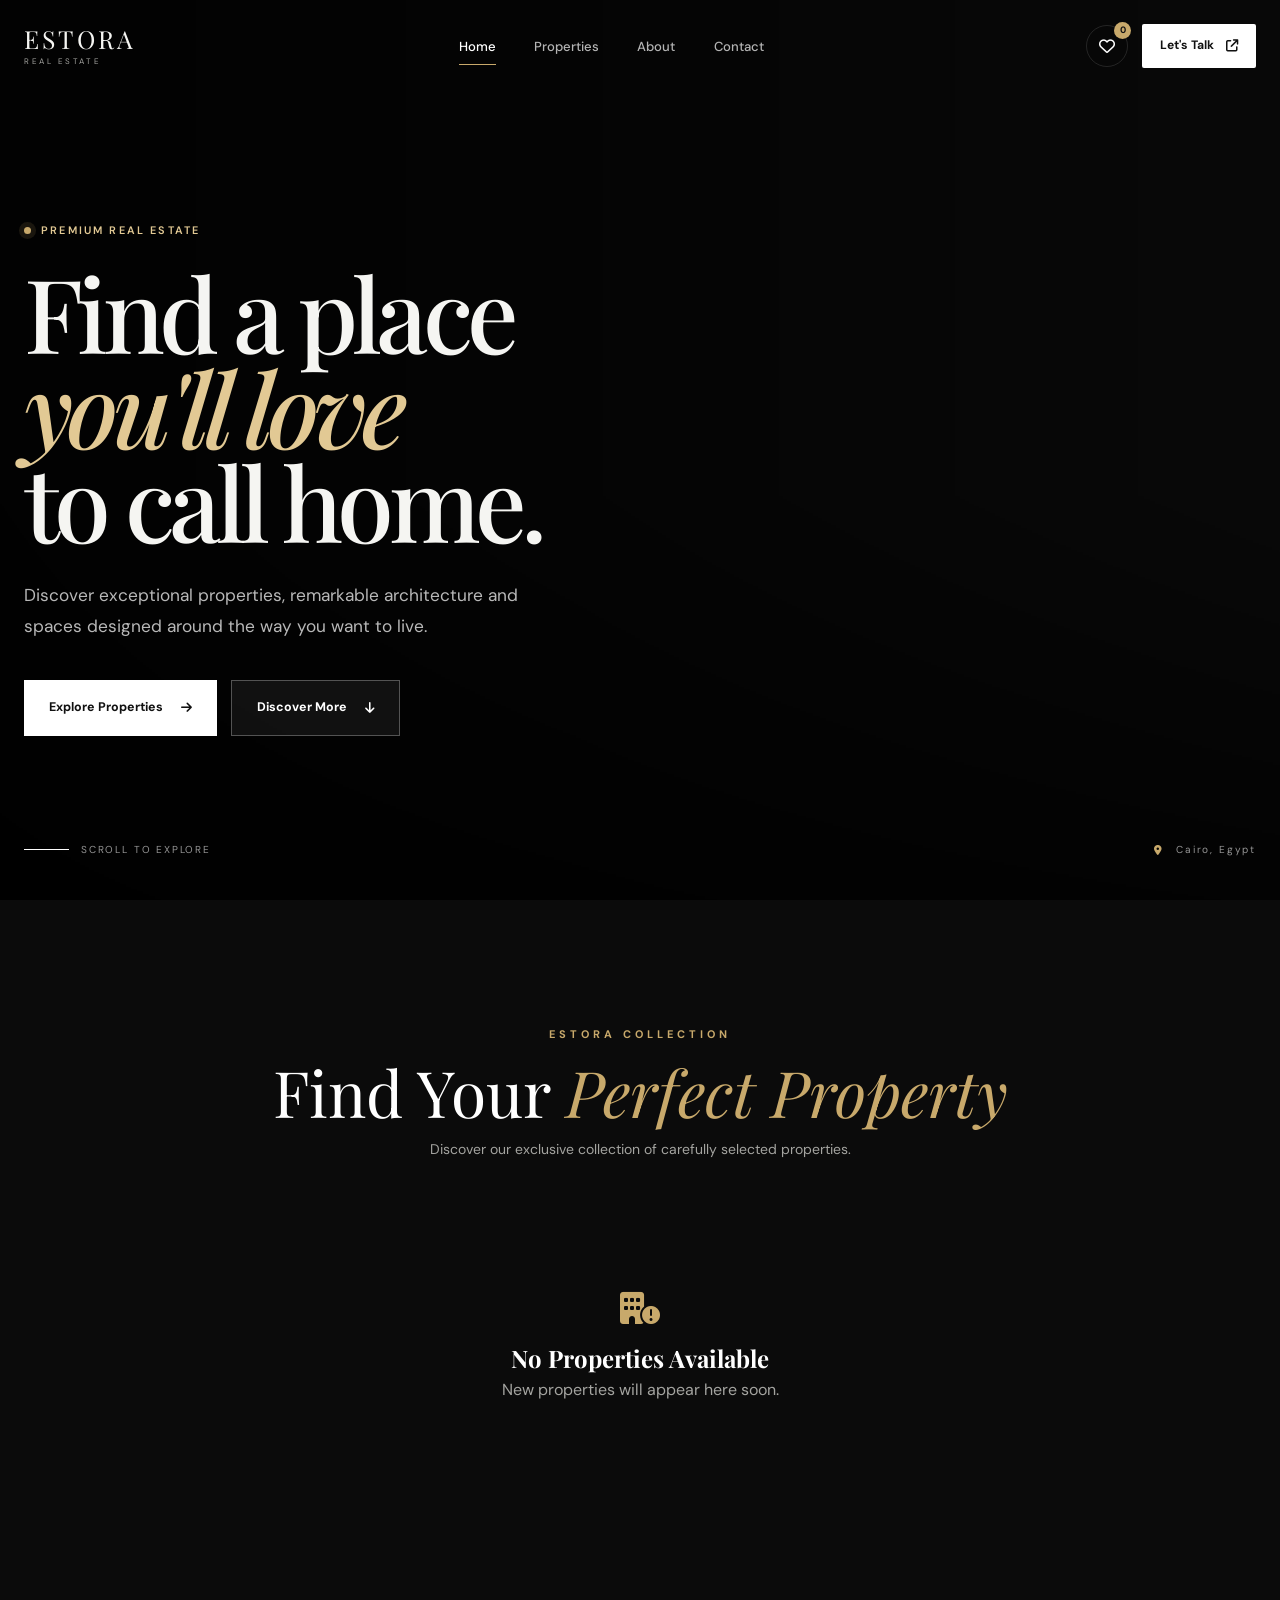
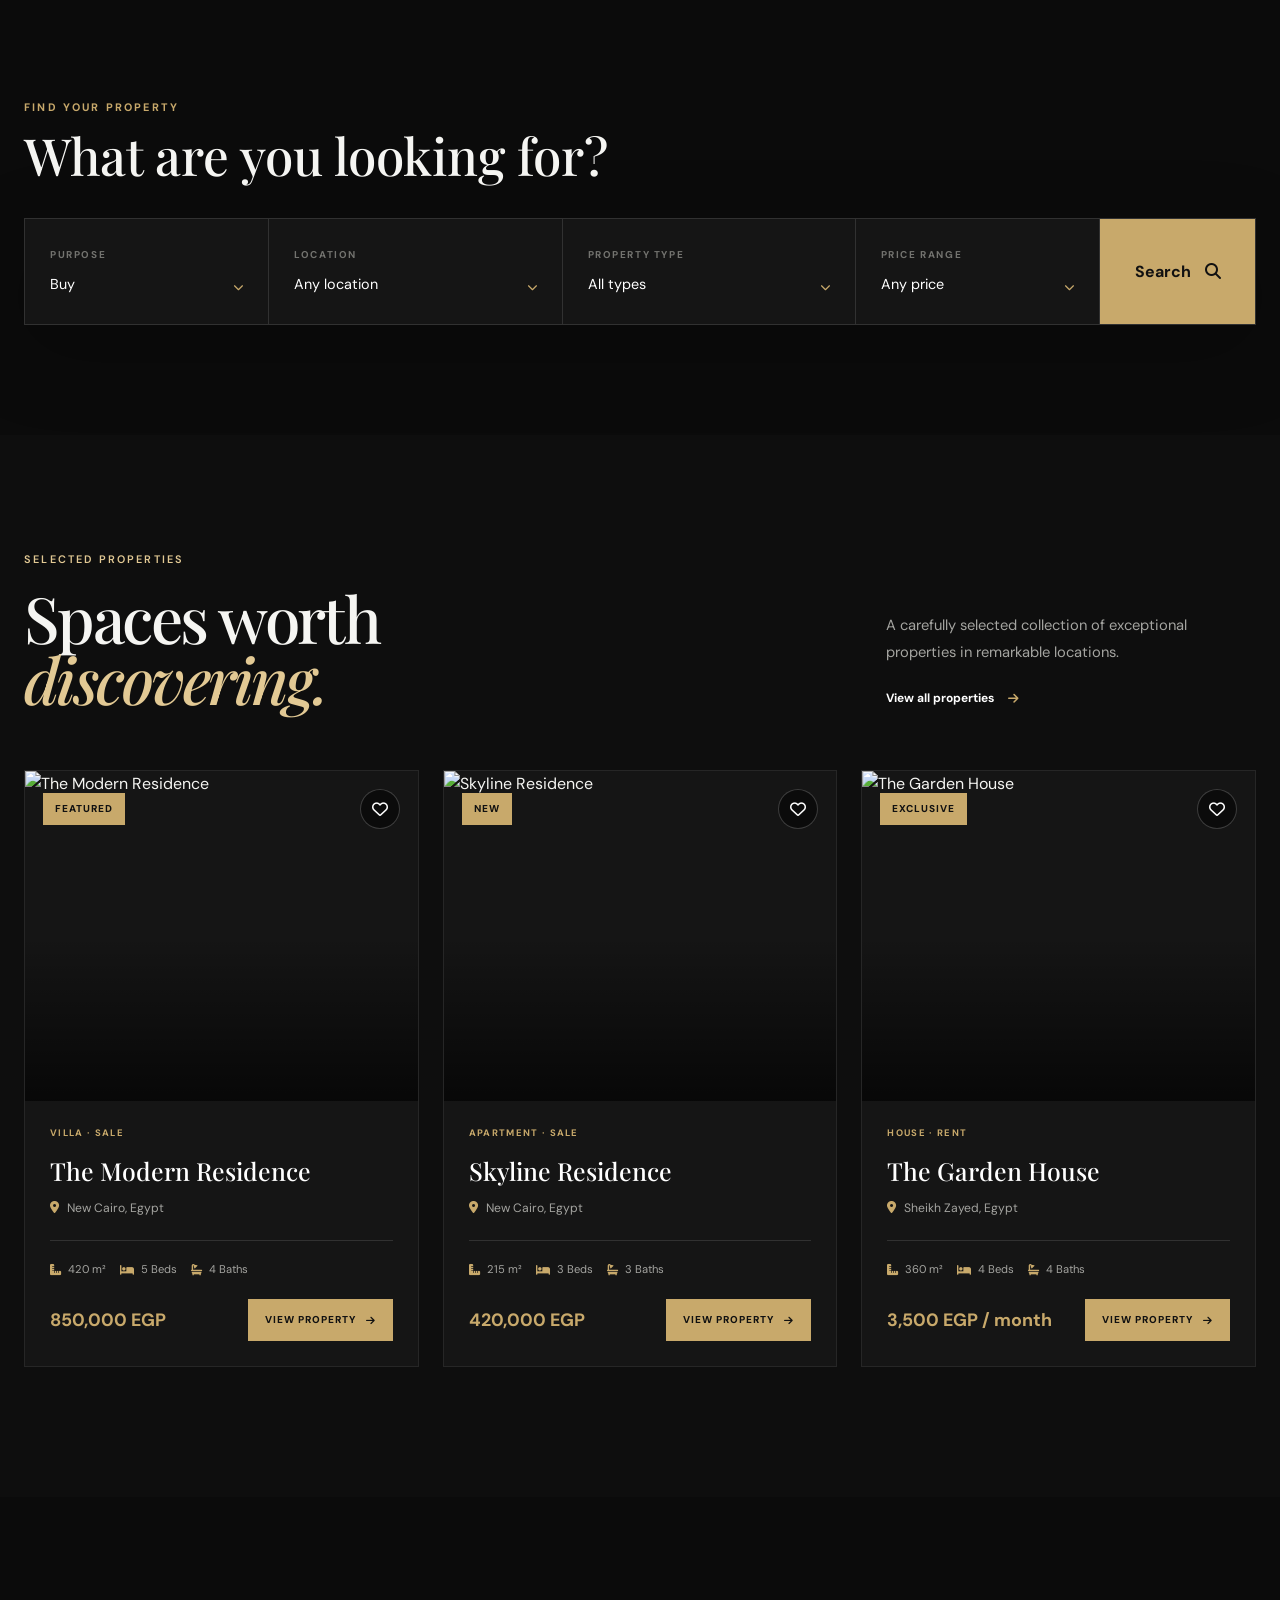
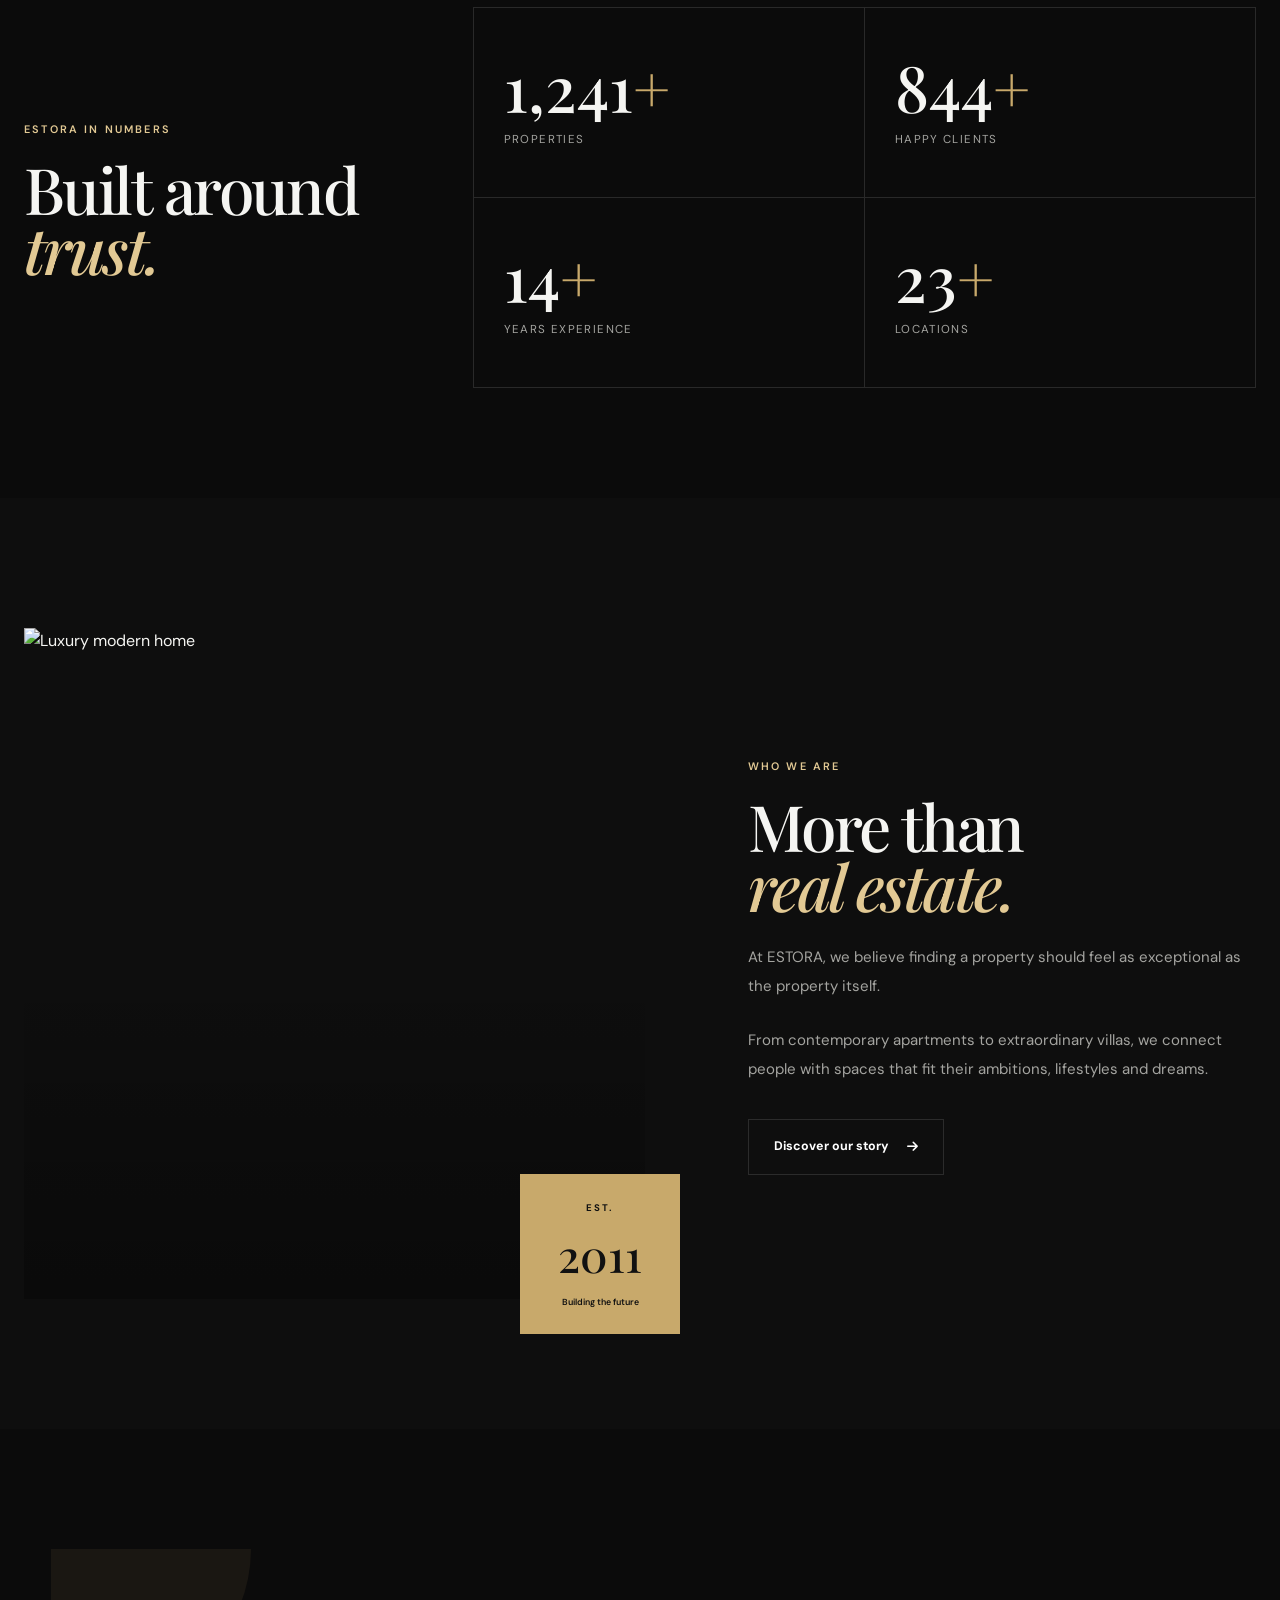
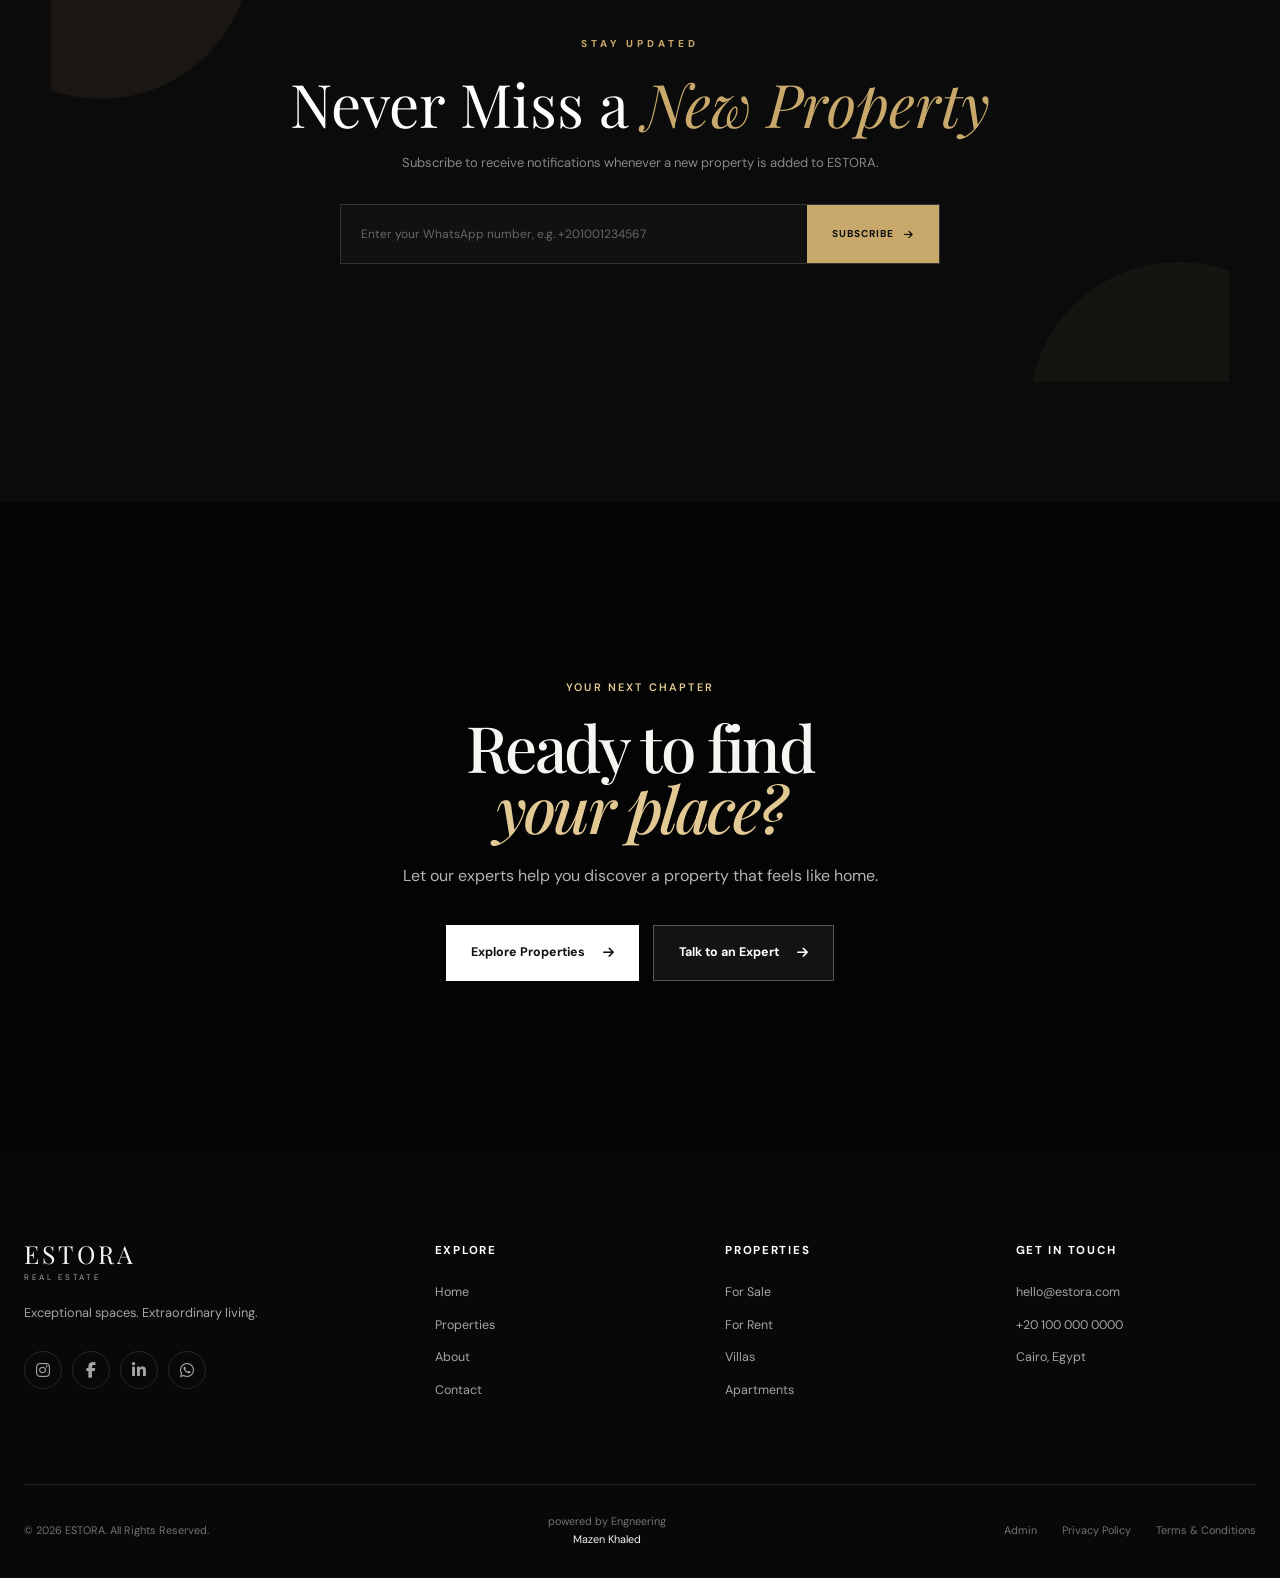
==== index.html @ 0f7ff620 "ESTORAA" ====
<!DOCTYPE html>
<html lang="en">
<head>
    <meta charset="UTF-8">
    <meta name="viewport" content="width=device-width, initial-scale=1.0">
    <meta name="description" content="ESTORA — Discover exceptional properties and find a place you'll love to call home.">
    <meta name="theme-color" content="#111111">
    <title>ESTORA — Luxury Real Estate</title>

    <link rel="preconnect" href="https://fonts.googleapis.com">
    <link rel="preconnect" href="https://fonts.gstatic.com" crossorigin>
    <link href="https://fonts.googleapis.com/css2?family=DM+Sans:wght@400;500;600;700&family=Playfair+Display:wght@500;600;700&display=swap" rel="stylesheet">
    <link rel="stylesheet" href="https://cdnjs.cloudflare.com/ajax/libs/font-awesome/6.5.2/css/all.min.css">
    <link rel="stylesheet" href="style.css">
</head>

<body>
    <div class="page-loader" id="pageLoader">
        <div class="loader-content">
            <div class="loader-logo">ESTORA</div>
            <div class="loader-line"><span></span></div>
            <p>Exceptional spaces. Extraordinary living.</p>
        </div>
    </div>

    <header class="navbar" id="navbar">
        <div class="nav-container">
            <a href="index.html" class="logo">
                <span class="logo-name">ESTORA</span>
                <span class="logo-subtitle">REAL ESTATE</span>
            </a>

            <nav class="nav-menu">
                <a href="index.html" class="active">Home</a>
                <a href="properties.html">Properties</a>
                <a href="#about">About</a>
                <a href="#contact">Contact</a>
            </nav>

            <div class="nav-actions">
                <button class="favorites-button" id="favoritesButton" aria-label="Favorites">
                    <i class="fa-regular fa-heart"></i>
                    <span id="favoritesCount">0</span>
                </button>
                <a href="#contact" class="nav-cta">
                    <span>Let's Talk</span>
                    <i class="fa-solid fa-arrow-up-right-from-square"></i>
                </a>
            </div>

            <button class="menu-toggle" id="menuToggle" aria-label="Open navigation menu" aria-expanded="false">
                <span></span><span></span><span></span>
            </button>
        </div>

        <div class="mobile-menu" id="mobileMenu">
            <nav>
                <a href="index.html">Home</a>
                <a href="properties.html">Properties</a>
                <a href="#about">About</a>
                <a href="#contact">Contact</a>
            </nav>
            <a href="#contact" class="mobile-cta">
                Let's Talk <i class="fa-solid fa-arrow-right"></i>
            </a>
        </div>
    </header>

    <main>
        <section class="hero" id="home">
            <div class="hero-background">
                <div class="hero-image"></div>
                <div class="hero-overlay"></div>
            </div>

            <div class="hero-container">
                <div class="hero-content">
                    <div class="hero-eyebrow">
                        <span class="eyebrow-dot"></span>
                        <span>PREMIUM REAL ESTATE</span>
                    </div>

                    <h1>Find a place<br><span>you'll love</span><br>to call home.</h1>

                    <p class="hero-description">
                        Discover exceptional properties, remarkable architecture and spaces
                        designed around the way you want to live.
                    </p>

                    <div class="hero-actions">
                        <a href="properties.html" class="primary-button">
                            <span>Explore Properties</span>
                            <i class="fa-solid fa-arrow-right"></i>
                        </a>
                        <a href="#featured" class="secondary-button">
                            <span>Discover More</span>
                            <i class="fa-solid fa-arrow-down"></i>
                        </a>
                    </div>
                </div>

                <div class="hero-bottom">
                    <div class="hero-scroll">
                        <span class="scroll-indicator"></span>
                        <span>SCROLL TO EXPLORE</span>
                    </div>
                    <div class="hero-location">
                        <i class="fa-solid fa-location-dot"></i>
                        <span>Cairo, Egypt</span>
                    </div>
                </div>
            </div>
        </section>

        <!-- Dynamic property collection -->
        <section class="properties-section" id="properties">
            <div class="properties-heading">
                <span>ESTORA COLLECTION</span>
                <h2>Find Your <em>Perfect Property</em></h2>
                <p>Discover our exclusive collection of carefully selected properties.</p>
            </div>

            <div class="properties-grid" id="propertiesGrid"></div>

            <div class="properties-empty" id="propertiesEmpty" hidden>
                <i class="fa-solid fa-building-circle-exclamation"></i>
                <h3>No Properties Available</h3>
                <p>New properties will appear here soon.</p>
            </div>
        </section>

        <section class="property-search" id="search">
            <div class="search-container">
                <div class="search-heading">
                    <span>FIND YOUR PROPERTY</span>
                    <h2>What are you looking for?</h2>
                </div>

                <form class="search-box" id="propertySearch">
                    <div class="search-field">
                        <label for="searchPurpose">PURPOSE</label>
                        <select id="searchPurpose">
                            <option value="buy">Buy</option>
                            <option value="rent">Rent</option>
                        </select>
                    </div>

                    <div class="search-field">
                        <label for="searchLocation">LOCATION</label>
                        <select id="searchLocation">
                            <option value="">Any location</option>
                            <option value="new-cairo">New Cairo</option>
                            <option value="sheikh-zayed">Sheikh Zayed</option>
                            <option value="north-coast">North Coast</option>
                            <option value="maadi">Maadi</option>
                        </select>
                    </div>

                    <div class="search-field">
                        <label for="searchType">PROPERTY TYPE</label>
                        <select id="searchType">
                            <option value="">All types</option>
                            <option value="apartment">Apartment</option>
                            <option value="villa">Villa</option>
                            <option value="chalet">Chalet</option>
                            <option value="office">Office</option>
                        </select>
                    </div>

                    <div class="search-field">
                        <label for="searchPrice">PRICE RANGE</label>
                        <select id="searchPrice">
                            <option value="">Any price</option>
                            <option value="under-300">Under $300K</option>
                            <option value="300-600">$300K — $600K</option>
                            <option value="600-1000">$600K — $1M</option>
                            <option value="over-1000">$1M+</option>
                        </select>
                    </div>

                    <button type="submit" class="search-button">
                        <span>Search</span>
                        <i class="fa-solid fa-magnifying-glass"></i>
                    </button>
                </form>
            </div>
        </section>

        <section class="featured" id="featured">
            <div class="section-container">
                <div class="section-heading">
                    <div>
                        <span class="section-eyebrow">SELECTED PROPERTIES</span>
                        <h2>Spaces worth<br><span>discovering.</span></h2>
                    </div>

                    <div class="section-heading-side">
                        <p>A carefully selected collection of exceptional properties in remarkable locations.</p>
                        <a href="properties.html" class="text-link">
                            View all properties
                            <i class="fa-solid fa-arrow-right"></i>
                        </a>
                    </div>
                </div>

                <div class="property-grid" id="featuredProperties"></div>
            </div>
        </section>

        <section class="stats">
            <div class="stats-container">
                <div class="stats-intro">
                    <span class="section-eyebrow">ESTORA IN NUMBERS</span>
                    <h2>Built around<br><span>trust.</span></h2>
                </div>

                <div class="stats-grid">
                    <div class="stat"><strong data-count="1250">0</strong><span>Properties</span></div>
                    <div class="stat"><strong data-count="850">0</strong><span>Happy Clients</span></div>
                    <div class="stat"><strong data-count="15">0</strong><span>Years Experience</span></div>
                    <div class="stat"><strong data-count="24">0</strong><span>Locations</span></div>
                </div>
            </div>
        </section>

        <section class="about" id="about">
            <div class="about-container">
                <div class="about-visual">
                    <div class="about-image">
                        <img src="https://images.unsplash.com/photo-1600585154340-be6161a56a0c?auto=format&fit=crop&w=1600&q=85" alt="Luxury modern home" loading="lazy">
                    </div>
                    <div class="about-year">
                        <span>EST.</span>
                        <strong>2011</strong>
                        <small>Building the future</small>
                    </div>
                </div>

                <div class="about-content">
                    <span class="section-eyebrow">WHO WE ARE</span>
                    <h2>More than<br><span>real estate.</span></h2>
                    <p>At ESTORA, we believe finding a property should feel as exceptional as the property itself.</p>
                    <p>From contemporary apartments to extraordinary villas, we connect people with spaces that fit their ambitions, lifestyles and dreams.</p>
                    <a href="about.html" class="outline-button">
                        Discover our story <i class="fa-solid fa-arrow-right"></i>
                    </a>
                </div>
            </div>
        </section>

        <!-- Single newsletter section: the duplicate form was removed -->
        <section class="newsletter" id="newsletter">
            <div class="newsletter-content">
                <span class="newsletter-label">STAY UPDATED</span>
                <h2>Never Miss a <em>New Property</em></h2>
                <p>Subscribe to receive notifications whenever a new property is added to ESTORA.</p>

                <form id="newsletterForm">
                    <div class="newsletter-form">
                        <input type="tel" id="subscriberPhone" name="phone" placeholder="Enter your WhatsApp number, e.g. +201001234567" autocomplete="tel" required>
                        <button type="submit">
                            SUBSCRIBE <i class="fa-solid fa-arrow-right"></i>
                        </button>
                    </div>
                </form>

                <div class="newsletter-message" id="newsletterMessage" aria-live="polite"></div>
            </div>
        </section>

        <section class="cta">
            <div class="cta-background">
                <div class="cta-image"></div>
                <div class="cta-overlay"></div>
            </div>

            <div class="cta-content">
                <span class="section-eyebrow">YOUR NEXT CHAPTER</span>
                <h2>Ready to find<br><span>your place?</span></h2>
                <p>Let our experts help you discover a property that feels like home.</p>

                <div class="cta-actions">
                    <a href="properties.html" class="primary-button">
                        Explore Properties <i class="fa-solid fa-arrow-right"></i>
                    </a>
                    <a href="#contact" class="secondary-button">
                        Talk to an Expert <i class="fa-solid fa-arrow-right"></i>
                    </a>
                </div>
            </div>
        </section>
    </main>

    <footer class="footer" id="contact">
        <div class="footer-container">
            <div class="footer-main">
                <div class="footer-brand">
                    <a href="index.html" class="logo footer-logo">
                        <span class="logo-name">ESTORA</span>
                        <span class="logo-subtitle">REAL ESTATE</span>
                    </a>
                    <p>Exceptional spaces. Extraordinary living.</p>

                    <div class="social-links">
                        <a href="#" aria-label="Instagram"><i class="fa-brands fa-instagram"></i></a>
                        <a href="#" aria-label="Facebook"><i class="fa-brands fa-facebook-f"></i></a>
                        <a href="#" aria-label="LinkedIn"><i class="fa-brands fa-linkedin-in"></i></a>
                        <a href="#" aria-label="WhatsApp"><i class="fa-brands fa-whatsapp"></i></a>
                    </div>
                </div>

                <div class="footer-column">
                    <h3>Explore</h3>
                    <a href="index.html">Home</a>
                    <a href="properties.html">Properties</a>
                    <a href="#about">About</a>
                    <a href="#contact">Contact</a>
                </div>

                <div class="footer-column">
                    <h3>Properties</h3>
                    <a href="properties.html">For Sale</a>
                    <a href="properties.html">For Rent</a>
                    <a href="properties.html">Villas</a>
                    <a href="properties.html">Apartments</a>
                </div>

                <div class="footer-column footer-contact">
                    <h3>Get in touch</h3>
                    <a href="mailto:hello@estora.com">hello@estora.com</a>
                    <a href="tel:+201000000000">+20 100 000 0000</a>
                    <span>Cairo, Egypt</span>
                </div>
            </div>

            <div class="footer-bottom">
                <p>© 2026 ESTORA. All Rights Reserved.</p>
                <a href="https://mazen-khaled.vercel.app/"><p>powered by Engneering<P id="bb">Mazen Khaled</P></p></a>
                <div>
                    <a href="admin-login.html">Admin</a>
                    <a href="#">Privacy Policy</a>
                    <a href="#">Terms &amp; Conditions</a>
                </div>
            </div>
        </div>
    </footer>

    <button class="back-to-top" id="backToTop" aria-label="Back to top">
        <i class="fa-solid fa-arrow-up"></i>
    </button>

    <script src="main.js"></script>
    <script src="properties.js"></script>
</body>
</html>
---- style.css ----
:root {
    --bg:#0b0b0b;
    --bg-soft:#111;
    --surface:#151515;
    --surface-light:#1c1c1c;
    --white:#fff;
    --text:#f5f5f2;
    --muted:#a4a4a0;
    --muted-dark:#73736f;
    --accent:#c8a96b;
    --accent-light:#e2c994;
    --border:rgba(255,255,255,.12);
    --border-light:rgba(255,255,255,.07);
    --container:1380px;
    --font-body:"DM Sans",sans-serif;
    --font-display:"Playfair Display",serif;
    --transition:.35s ease;
}

*{margin:0;padding:0;box-sizing:border-box}
html{scroll-behavior:smooth;background:var(--bg)}
body{font-family:var(--font-body);background:var(--bg);color:var(--text);overflow-x:hidden;line-height:1.6}
body.no-scroll{overflow:hidden}
img{display:block;width:100%}
button,input,select,textarea{font:inherit}
button{border:0;cursor:pointer}
a{color:inherit;text-decoration:none}
ul{list-style:none}

.nav-container,.hero-container,.search-container,.section-container,.stats-container,.about-container,.footer-container{
    width:min(calc(100% - 48px),var(--container));margin-inline:auto
}

/* Loader */
.page-loader{position:fixed;inset:0;z-index:99999;display:grid;place-items:center;background:#080808;transition:opacity .8s ease,visibility .8s ease}
.page-loader.hidden{opacity:0;visibility:hidden;pointer-events:none}
.loader-content{width:min(90%,380px);text-align:center}
.loader-logo{font-family:var(--font-display);font-size:clamp(2rem,5vw,3.5rem);letter-spacing:.2em}
.loader-line{width:100%;height:1px;margin:24px 0;overflow:hidden;background:rgba(255,255,255,.12)}
.loader-line span{display:block;width:0;height:100%;background:var(--accent);animation:loaderProgress 1.8s ease forwards}
.loader-content p{color:var(--muted);font-size:.75rem;letter-spacing:.16em;text-transform:uppercase}
@keyframes loaderProgress{to{width:100%}}

/* Navbar */
.navbar{position:fixed;top:0;left:0;width:100%;z-index:1000;border-bottom:1px solid transparent;transition:background var(--transition),border-color var(--transition),backdrop-filter var(--transition)}
.navbar.scrolled{background:rgba(8,8,8,.86);border-color:var(--border);backdrop-filter:blur(18px)}
.nav-container{min-height:92px;display:flex;align-items:center;justify-content:space-between;gap:32px}
.logo{display:inline-flex;flex-direction:column;flex-shrink:0;line-height:1}
.logo-name{font-family:var(--font-display);font-size:1.55rem;letter-spacing:.13em}
.logo-subtitle{margin-top:6px;color:var(--muted);font-size:.5rem;letter-spacing:.32em}
.nav-menu{display:flex;align-items:center;gap:clamp(24px,3vw,48px)}
.nav-menu a{position:relative;color:rgba(255,255,255,.7);font-size:.82rem;font-weight:500;transition:color var(--transition)}
.nav-menu a::after{content:"";position:absolute;left:0;bottom:-8px;width:0;height:1px;background:var(--accent);transition:width var(--transition)}
.nav-menu a:hover,.nav-menu a.active{color:var(--white)}
.nav-menu a:hover::after,.nav-menu a.active::after{width:100%}
.nav-actions{display:flex;align-items:center;gap:14px}
.favorites-button{position:relative;width:42px;height:42px;display:grid;place-items:center;color:#fff;background:transparent;border:1px solid var(--border);border-radius:50%;transition:transform var(--transition),border-color var(--transition)}
.favorites-button:hover{transform:translateY(-2px);border-color:var(--accent)}
.favorites-button span{position:absolute;top:-4px;right:-4px;min-width:17px;height:17px;display:grid;place-items:center;padding:0 4px;color:#111;background:var(--accent);border-radius:50%;font-size:.58rem;font-weight:700}
.nav-cta{min-height:44px;display:inline-flex;align-items:center;gap:12px;padding:0 18px;background:#fff;color:#111;border-radius:2px;font-size:.76rem;font-weight:700;transition:all var(--transition)}
.nav-cta:hover{background:var(--accent);transform:translateY(-2px)}
.menu-toggle{display:none;width:44px;height:44px;align-items:center;justify-content:center;flex-direction:column;gap:5px;background:transparent}
.menu-toggle span{width:22px;height:1px;background:#fff;transition:transform var(--transition),opacity var(--transition)}
.menu-toggle.active span:nth-child(1){transform:translateY(6px) rotate(45deg)}
.menu-toggle.active span:nth-child(2){opacity:0}
.menu-toggle.active span:nth-child(3){transform:translateY(-6px) rotate(-45deg)}
.mobile-menu{display:none}

/* Hero */
.hero{position:relative;min-height:100svh;display:flex;align-items:center;overflow:hidden}
.hero-background,.hero-image,.hero-overlay{position:absolute;inset:0}
.hero-image{background:url("https://images.unsplash.com/photo-1600607687920-4e2a09cf159d?auto=format&fit=crop&w=2200&q=90") center/cover no-repeat;transform:scale(1.04);animation:heroZoom 8s ease forwards}
@keyframes heroZoom{from{transform:scale(1.08)}to{transform:scale(1)}}
.hero-overlay{background:linear-gradient(90deg,rgba(0,0,0,.82),rgba(0,0,0,.56) 45%,rgba(0,0,0,.2)),linear-gradient(0deg,rgba(0,0,0,.65),transparent 45%)}
.hero-container{position:relative;z-index:2;min-height:100svh;display:flex;flex-direction:column;justify-content:center;padding-top:100px;padding-bottom:48px}
.hero-content{max-width:850px}
.hero-eyebrow,.section-eyebrow{display:inline-flex;align-items:center;gap:10px;color:var(--accent-light);font-size:.68rem;font-weight:600;letter-spacing:.2em}
.eyebrow-dot{width:7px;height:7px;background:var(--accent);border-radius:50%;box-shadow:0 0 0 5px rgba(200,169,107,.12)}
.hero h1{max-width:850px;margin-top:24px;font-family:var(--font-display);font-size:clamp(3.8rem,8vw,8.2rem);font-weight:500;line-height:.92;letter-spacing:-.055em}
.hero h1 span{color:var(--accent-light);font-style:italic}
.hero-description{max-width:530px;margin-top:32px;color:rgba(255,255,255,.72);font-size:clamp(.95rem,1.5vw,1.08rem);line-height:1.8}
.hero-actions{display:flex;align-items:center;gap:14px;margin-top:38px}
.primary-button,.secondary-button,.outline-button{min-height:56px;display:inline-flex;align-items:center;justify-content:center;gap:18px;padding:0 25px;font-size:.78rem;font-weight:700;transition:all var(--transition)}
.primary-button{color:#111;background:#fff}
.primary-button:hover{background:var(--accent-light);transform:translateY(-3px)}
.secondary-button{color:#fff;background:rgba(255,255,255,.06);border:1px solid rgba(255,255,255,.28)}
.secondary-button:hover{background:rgba(255,255,255,.12);border-color:#fff;transform:translateY(-3px)}
.primary-button i,.secondary-button i,.outline-button i{transition:transform var(--transition)}
.primary-button:hover i,.secondary-button:hover i,.outline-button:hover i{transform:translateX(5px)}
.hero-bottom{position:absolute;left:0;right:0;bottom:42px;display:flex;justify-content:space-between;align-items:center}
.hero-scroll,.hero-location{display:flex;align-items:center;gap:12px;color:rgba(255,255,255,.58);font-size:.63rem;letter-spacing:.18em}
.scroll-indicator{width:45px;height:1px;background:#fff;animation:scrollLine 1.8s ease infinite}
@keyframes scrollLine{0%,100%{transform:scaleX(.5);transform-origin:left}50%{transform:scaleX(1);transform-origin:left}}
.hero-location i{color:var(--accent)}

/* Search */
.property-search{padding:90px 0 110px;background:var(--bg)}
.search-heading{margin-bottom:35px}
.search-heading>span{color:var(--accent);font-size:.68rem;font-weight:700;letter-spacing:.2em}
.search-heading h2{margin-top:8px;font-family:var(--font-display);font-size:clamp(2rem,4vw,3.5rem);font-weight:500;line-height:1.1}
.search-box{display:grid;grid-template-columns:1fr 1.2fr 1.2fr 1fr auto;background:var(--surface);border:1px solid var(--border);box-shadow:0 25px 80px rgba(0,0,0,.25)}
.search-field{position:relative;min-height:105px;display:flex;flex-direction:column;justify-content:center;padding:20px 25px;border-right:1px solid var(--border)}
.search-field label{margin-bottom:10px;color:var(--muted-dark);font-size:.62rem;font-weight:700;letter-spacing:.16em}
.search-field select{width:100%;color:#fff;background:transparent;border:0;outline:0;appearance:none;cursor:pointer;font-size:.9rem}
.search-field::after{content:"\f078";position:absolute;right:25px;bottom:27px;color:var(--accent);font-family:"Font Awesome 6 Free";font-weight:900;font-size:.65rem;pointer-events:none}
.search-field select option{color:#111}
.search-button{min-width:155px;display:flex;align-items:center;justify-content:center;gap:14px;color:#111;background:var(--accent);font-weight:700;transition:background var(--transition)}
.search-button:hover{background:var(--accent-light)}

/* Collection */
.properties-section{width:min(92%,1400px);margin:120px auto;padding:0}
.properties-heading{text-align:center;margin-bottom:50px}
.properties-heading>span{color:var(--accent);font-size:11px;font-weight:700;letter-spacing:4px}
.properties-heading h2{margin:12px 0;color:#fff;font-family:var(--font-display);font-size:clamp(35px,5vw,65px);font-weight:400;line-height:1.05}
.properties-heading h2 em{color:var(--accent);font-style:italic}
.properties-heading p{max-width:550px;margin:auto;color:var(--muted);font-size:14px;line-height:1.8}
.properties-grid{display:grid;grid-template-columns:repeat(3,minmax(0,1fr));gap:25px}
.properties-empty{grid-column:1/-1;padding:80px 20px;color:var(--muted);text-align:center}
.properties-empty i{font-size:2rem;color:var(--accent);margin-bottom:15px}
.properties-empty h3{font-family:var(--font-display);font-size:1.5rem;color:#fff}

/* Property cards — one consistent dark style */
.property-card{
    position:relative;overflow:hidden;background:var(--surface);border:1px solid var(--border-light);transition:transform var(--transition),box-shadow var(--transition),border-color var(--transition)}
.property-card:hover{transform:translateY(-8px);box-shadow:0 25px 60px rgba(0,0,0,.3);border-color:rgba(200,169,107,.35)}
.property-image{position:relative;height:330px;overflow:hidden}
.property-image img{width:100%;height:100%;object-fit:cover;transition:.7s ease}
.property-card:hover .property-image img{transform:scale(1.07)}
.property-overlay{position:absolute;inset:0;background:linear-gradient(0deg,rgba(0,0,0,.65),transparent 50%)}
.property-top{position:absolute;top:18px;left:18px;right:18px;display:flex;justify-content:space-between;align-items:center}
.property-badge{position:static;padding:8px 12px;color:#111;background:var(--accent);font-size:10px;font-weight:800;letter-spacing:1px}
.property-favorite{width:40px;height:40px;display:grid;place-items:center;color:#fff;background:rgba(0,0,0,.45);border:1px solid rgba(255,255,255,.2);border-radius:50%;backdrop-filter:blur(10px);transition:all var(--transition)}
.property-favorite:hover{color:#111;background:#fff}
.property-sold{position:absolute;inset:0;display:flex;align-items:center;justify-content:center;background:rgba(0,0,0,.58);color:#fff;font-size:18px;font-weight:800;letter-spacing:3px}
.property-view{position:absolute;left:20px;bottom:18px;opacity:0;transform:translateY(10px);transition:opacity var(--transition),transform var(--transition)}
.property-card:hover .property-view{opacity:1;transform:translateY(0)}
.property-view a{display:inline-flex;align-items:center;gap:10px;color:#fff;font-size:.7rem;font-weight:700}
.property-view i{color:var(--accent)}
.property-info{padding:25px}
.property-type{color:var(--accent);font-size:.59rem;font-weight:700;letter-spacing:.14em}
.property-info h3,.property-title{margin-top:10px;color:#fff;font-family:var(--font-display);font-size:1.55rem;font-weight:500}
.property-location{display:flex;align-items:center;gap:8px;margin-top:8px;color:var(--muted);font-size:.76rem}
.property-location i{color:var(--accent)}
.property-details,.property-meta{display:flex;flex-wrap:wrap;gap:14px;margin-top:22px;padding-top:20px;border-top:1px solid var(--border)}
.property-meta{padding-bottom:20px;border-top:0;border-bottom:1px solid var(--border);color:var(--muted)}
.property-details span,.property-meta span{display:flex;align-items:center;gap:7px;color:var(--muted);font-size:.7rem}
.property-details i,.property-meta i{color:var(--accent)}
.property-price{margin-top:22px;color:#fff;font-size:1.12rem;font-weight:700}
.property-bottom{display:flex;justify-content:space-between;align-items:center;gap:15px;margin-top:20px}
.property-bottom .property-price{margin-top:0;color:var(--accent)}
.property-view:not(:has(a)){position:static;opacity:1;transform:none;padding:11px 15px;color:#fff;background:transparent;border:1px solid var(--border);font-size:10px;font-weight:800;letter-spacing:1px}
.property-view:not(:has(a)):hover{color:#111;background:#fff;border-color:#fff}

/* Featured */
.featured{padding:110px 0 130px;background:#0e0e0e}
.section-heading{display:flex;justify-content:space-between;align-items:flex-end;gap:60px;margin-bottom:60px}
.section-heading h2,.stats-intro h2,.about-content h2,.cta-content h2{margin-top:18px;font-family:var(--font-display);font-size:clamp(2.8rem,5vw,5.3rem);font-weight:500;line-height:.95;letter-spacing:-.04em}
.section-heading h2 span,.stats-intro h2 span,.about-content h2 span,.cta-content h2 span{color:var(--accent-light);font-style:italic}
.section-heading-side{max-width:370px}
.section-heading-side p{color:var(--muted);font-size:.92rem;line-height:1.8}
.text-link{display:inline-flex;align-items:center;gap:14px;margin-top:24px;color:#fff;font-size:.75rem;font-weight:700}
.text-link i{color:var(--accent);transition:transform var(--transition)}
.text-link:hover i{transform:translateX(5px)}
.property-grid{display:grid;grid-template-columns:repeat(3,1fr);gap:24px}

/* Stats */
.stats{padding:110px 0;background:var(--bg)}
.stats-container{display:grid;grid-template-columns:.8fr 1.7fr;gap:80px;align-items:center}
.stats-grid{display:grid;grid-template-columns:repeat(2,1fr);border-top:1px solid var(--border);border-left:1px solid var(--border)}
.stat{min-height:190px;display:flex;flex-direction:column;justify-content:center;padding:30px;border-right:1px solid var(--border);border-bottom:1px solid var(--border)}
.stat strong{font-family:var(--font-display);font-size:clamp(2.7rem,5vw,5rem);font-weight:500;line-height:1}
.stat strong::after{content:"+";color:var(--accent)}
.stat span{margin-top:12px;color:var(--muted);font-size:.72rem;letter-spacing:.12em;text-transform:uppercase}

/* About */
.about{padding:130px 0;background:#0e0e0e}
.about-container{display:grid;grid-template-columns:1.1fr .9fr;gap:clamp(50px,8vw,130px);align-items:center}
.about-visual{position:relative}
.about-image{position:relative;aspect-ratio:1/1.08;overflow:hidden}
.about-image::after{content:"";position:absolute;inset:0;background:linear-gradient(0deg,rgba(0,0,0,.3),transparent 50%)}
.about-image img{height:100%;object-fit:cover;transition:transform 1s ease}
.about-visual:hover .about-image img{transform:scale(1.04)}
.about-year{position:absolute;right:-35px;bottom:-35px;width:160px;height:160px;display:flex;flex-direction:column;justify-content:center;align-items:center;background:var(--accent);color:#111;z-index:2}
.about-year span{font-size:.6rem;font-weight:700;letter-spacing:.2em}
.about-year strong{margin:4px 0;font-family:var(--font-display);font-size:2.8rem;font-weight:500}
.about-year small{font-size:.55rem;font-weight:600}
.about-content p{max-width:530px;margin-top:26px;color:var(--muted);font-size:.94rem;line-height:1.9}
.outline-button{margin-top:36px;color:#fff;border:1px solid var(--border)}
.outline-button:hover{color:#111;background:#fff;border-color:#fff}

/* Newsletter — single section */
.newsletter{width:min(92%,1200px);margin:120px auto;padding:80px 30px;position:relative;overflow:hidden;background:#0b0b0b;color:#fff;text-align:center}
.newsletter::before,.newsletter::after{content:"";position:absolute;width:300px;height:300px;border-radius:50%;pointer-events:none}
.newsletter::before{top:-150px;left:-100px;background:rgba(201,168,106,.08)}
.newsletter::after{bottom:-180px;right:-100px;background:rgba(201,168,106,.06)}
.newsletter-content{position:relative;z-index:2;max-width:700px;margin:auto}
.newsletter-label{color:var(--accent);font-size:10px;font-weight:800;letter-spacing:4px}
.newsletter h2{margin:15px 0;font-family:var(--font-display);font-size:clamp(35px,5vw,60px);font-weight:400;line-height:1.1}
.newsletter h2 em{color:var(--accent);font-style:italic}
.newsletter p{max-width:550px;margin:0 auto 30px;color:#888;font-size:13px;line-height:1.8}
.newsletter-form{display:flex;width:100%;max-width:600px;margin:auto;border:1px solid rgba(255,255,255,.15);background:#111}
.newsletter-form input{flex:1;min-width:0;height:58px;padding:0 20px;color:#fff;background:transparent;border:0;outline:0;font-size:12px}
.newsletter-form input::placeholder{color:#666}
.newsletter-form button{height:58px;padding:0 25px;display:flex;align-items:center;gap:10px;color:#111;background:var(--accent);font-size:10px;font-weight:800;letter-spacing:1px;transition:.25s}
.newsletter-form button:hover{background:var(--accent-light)}
.newsletter-message{min-height:20px;margin-top:18px;font-size:11px}
.newsletter-message.success{color:#8fcf9b}
.newsletter-message.error{color:#e88484}

/* CTA */
.cta{position:relative;min-height:650px;display:grid;place-items:center;overflow:hidden}
.cta-background,.cta-image,.cta-overlay{position:absolute;inset:0}
.cta-image{background:url("https://images.unsplash.com/photo-1600566753086-00f18fb6b3ea?auto=format&fit=crop&w=2200&q=90") center/cover no-repeat}
.cta-overlay{background:rgba(0,0,0,.65)}
.cta-content{position:relative;z-index:2;text-align:center}
.cta-content p{max-width:500px;margin:25px auto 0;color:rgba(255,255,255,.7)}
.cta-actions{display:flex;justify-content:center;gap:14px;margin-top:36px}

/* Footer */
.footer{padding:90px 0 30px;background:#080808}
.footer-main{display:grid;grid-template-columns:1.5fr repeat(3,1fr);gap:50px;padding-bottom:70px;border-bottom:1px solid var(--border)}
.footer-brand>p{max-width:250px;margin-top:22px;color:var(--muted);font-size:.8rem}
.social-links{display:flex;gap:10px;margin-top:28px}
.social-links a{width:38px;height:38px;display:grid;place-items:center;color:var(--muted);border:1px solid var(--border);border-radius:50%;transition:all var(--transition)}
.social-links a:hover{color:var(--accent);border-color:var(--accent);transform:translateY(-3px)}
.footer-column{display:flex;flex-direction:column;align-items:flex-start}
.footer-column h3{margin-bottom:22px;color:#fff;font-size:.72rem;letter-spacing:.15em;text-transform:uppercase}
.footer-column a,.footer-column span{margin-bottom:13px;color:var(--muted);font-size:.78rem;transition:color var(--transition)}
.footer-column a:hover{color:var(--accent)}
.footer-bottom{padding-top:28px;display:flex;justify-content:space-between;align-items:center;gap:30px}
.footer-bottom p,.footer-bottom a{color:var(--muted-dark);font-size:.68rem}
.footer-bottom div{display:flex;gap:25px}

/* Back top */
.back-to-top{position:fixed;right:24px;bottom:24px;z-index:900;width:48px;height:48px;display:grid;place-items:center;color:#111;background:var(--accent);border-radius:50%;opacity:0;visibility:hidden;transform:translateY(15px);transition:all var(--transition)}
.back-to-top.show{opacity:1;visibility:visible;transform:translateY(0)}
.back-to-top:hover{background:var(--accent-light)}

/* Responsive */
@media(max-width:1100px){
    .nav-menu{gap:24px}
    .nav-cta{padding-inline:14px}
    .property-grid,.properties-grid{grid-template-columns:repeat(2,1fr)}
    .stats-container{grid-template-columns:1fr}
    .footer-main{grid-template-columns:1.5fr 1fr 1fr}
    .footer-contact{grid-column:span 3}
}
@media(max-width:850px){
    .nav-container,.hero-container,.search-container,.section-container,.stats-container,.about-container,.footer-container{width:min(calc(100% - 34px),var(--container))}
    .nav-menu{display:none}
    .nav-actions{display:flex}
    .nav-actions .nav-cta{display:none}
    .menu-toggle{display:flex}
    .mobile-menu{position:absolute;top:100%;left:0;width:100%;display:block;padding:0 20px 25px;background:rgba(8,8,8,.97);border-bottom:1px solid var(--border);backdrop-filter:blur(18px);opacity:0;visibility:hidden;transform:translateY(-10px);transition:all var(--transition)}
    .mobile-menu.open{opacity:1;visibility:visible;transform:translateY(0)}
    .mobile-menu nav{display:flex;flex-direction:column}
    .mobile-menu nav a{padding:17px 5px;color:var(--muted);border-bottom:1px solid var(--border-light)}
    .mobile-menu nav a:hover{color:#fff}
    .mobile-cta{margin-top:18px;min-height:50px;display:flex;align-items:center;justify-content:space-between;padding:0 18px;color:#111;background:#fff;font-size:.78rem;font-weight:700}
    .hero-image{background-position:58% center}
    .hero-overlay{background:linear-gradient(90deg,rgba(0,0,0,.78),rgba(0,0,0,.45)),linear-gradient(0deg,rgba(0,0,0,.75),transparent 55%)}
    .search-box{grid-template-columns:repeat(2,1fr)}
    .search-field:nth-child(2){border-right:0}
    .search-field:nth-child(-n+2){border-bottom:1px solid var(--border)}
    .search-button{grid-column:span 2;min-height:65px}
    .section-heading{align-items:flex-start;flex-direction:column;gap:25px}
    .section-heading-side{max-width:550px}
    .about-container{grid-template-columns:1fr}
    .about-content{max-width:650px}
    .about-year{right:20px;bottom:20px}
    .footer-main{grid-template-columns:repeat(2,1fr)}
    .footer-brand{grid-column:span 2}
    .footer-contact{grid-column:span 1}
}
@media(max-width:650px){
    .properties-section{margin:80px auto}
    .properties-grid{grid-template-columns:1fr}
    .property-image{height:280px}
}
@media(max-width:600px){
    .nav-container,.hero-container,.search-container,.section-container,.stats-container,.about-container,.footer-container{width:min(calc(100% - 28px),var(--container))}
    .nav-container{min-height:76px}
    .logo-name{font-size:1.25rem}
    .logo-subtitle{font-size:.42rem}
    .hero h1{font-size:clamp(3.1rem,15vw,5rem);line-height:.92}
    .hero-description{margin-top:24px;font-size:.9rem;line-height:1.7}
    .hero-actions{flex-direction:column;align-items:stretch;margin-top:30px}
    .primary-button,.secondary-button{width:100%}
    .hero-bottom{position:static;margin-top:auto;padding-top:45px}
    .hero-scroll{display:none}
    .property-search{padding:70px 0 80px}
    .search-box{grid-template-columns:1fr}
    .search-field{min-height:85px;border-right:0!important;border-bottom:1px solid var(--border)}
    .search-button{grid-column:auto}
    .featured{padding:80px 0 90px}
    .section-heading h2,.stats-intro h2,.about-content h2,.cta-content h2{font-size:clamp(2.7rem,13vw,4rem)}
    .property-grid{grid-template-columns:1fr}
    .property-view{opacity:1;transform:none}
    .stats{padding:80px 0}
    .stats-grid{grid-template-columns:1fr}
    .stat{min-height:150px}
    .about{padding:85px 0}
    .about-year{width:125px;height:125px;right:12px;bottom:12px}
    .about-year strong{font-size:2.2rem}
    .newsletter{width:94%;margin:80px auto;padding:60px 20px}
    .newsletter-form{flex-direction:column;border:0;gap:10px}
    .newsletter-form input{width:100%;background:#111;border:1px solid rgba(255,255,255,.15)}
    .newsletter-form button{width:100%;justify-content:center}
    .cta{min-height:600px}
    .cta-actions{flex-direction:column;align-items:stretch}
    .footer{padding-top:70px}
    .footer-main{grid-template-columns:1fr 1fr;gap:40px 25px}
    .footer-brand,.footer-contact{grid-column:span 2}
    .footer-bottom{flex-direction:column;align-items:flex-start}
    .footer-bottom div{flex-direction:column;gap:10px}
    .back-to-top{right:16px;bottom:16px}
}
@media(max-width:380px){
    .hero h1{font-size:2.8rem}
    .hero-eyebrow,.section-eyebrow{font-size:.58rem}
    .property-details{gap:10px}
    .property-details span{font-size:.63rem}
    .footer-main{grid-template-columns:1fr}
    .footer-brand,.footer-contact{grid-column:auto}
}
:focus-visible{outline:2px solid var(--accent);outline-offset:4px}
@media(prefers-reduced-motion:reduce){
    *,*::before,*::after{scroll-behavior:auto!important;animation-duration:.01ms!important;animation-iteration-count:1!important;transition-duration:.01ms!important}
}



/* =========================================================
   ESTORA — FINAL UI FIXES
   Favorites Panel + Property Buttons + Responsive Fixes
========================================================= */


/* =========================================================
   FAVORITES PANEL
========================================================= */

.favorites-panel {
    position: fixed;
    top: 108px;
    right: max(24px, calc((100vw - var(--container)) / 2));

    width: min(420px, calc(100vw - 30px));
    max-height: min(650px, calc(100vh - 130px));

    overflow: hidden;

    background: #101010;
    color: #fff;

    border: 1px solid rgba(255,255,255,.12);

    box-shadow:
        0 25px 80px rgba(0,0,0,.65),
        0 0 0 1px rgba(200,169,107,.03);

    opacity: 0;
    visibility: hidden;
    transform: translateY(-12px) scale(.98);

    transition:
        opacity .3s ease,
        visibility .3s ease,
        transform .3s ease;

    z-index: 5000;
}

.favorites-panel.open {
    opacity: 1;
    visibility: visible;
    transform: translateY(0) scale(1);
}


/* Header */

.favorites-panel-header {
    display: flex;
    align-items: center;
    justify-content: space-between;

    padding: 24px 24px 20px;

    border-bottom: 1px solid rgba(255,255,255,.08);

    background:
        linear-gradient(
            135deg,
            #151515,
            #0d0d0d
        );
}

.favorites-panel-header span {
    display: block;

    margin-bottom: 5px;

    color: var(--accent);

    font-size: 9px;
    font-weight: 800;

    letter-spacing: 3px;
}

.favorites-panel-header h3 {
    margin: 0;

    color: #fff;

    font-family: var(--font-display);

    font-size: 24px;
    font-weight: 500;

    line-height: 1.2;
}


/* Close button */

.favorites-close {
    width: 38px;
    height: 38px;

    display: grid;
    place-items: center;

    color: #aaa;
    background: rgba(255,255,255,.05);

    border: 1px solid rgba(255,255,255,.1);

    border-radius: 50%;

    transition: all .25s ease;
}

.favorites-close:hover {
    color: #111;
    background: var(--accent);

    border-color: var(--accent);

    transform: rotate(90deg);
}


/* Favorites list */

.favorites-list {
    max-height: 520px;

    overflow-y: auto;

    padding: 12px;
}

.favorites-list::-webkit-scrollbar {
    width: 5px;
}

.favorites-list::-webkit-scrollbar-track {
    background: #0b0b0b;
}

.favorites-list::-webkit-scrollbar-thumb {
    background: var(--accent);
}


/* Favorite item */

.favorite-item {
    position: relative;

    display: grid;

    grid-template-columns: 85px 1fr 38px;

    align-items: center;

    gap: 14px;

    padding: 12px;

    margin-bottom: 8px;

    background: #171717;

    border: 1px solid rgba(255,255,255,.07);

    transition:
        background .25s ease,
        border-color .25s ease,
        transform .25s ease;
}

.favorite-item:hover {
    background: #1c1c1c;

    border-color: rgba(200,169,107,.3);

    transform: translateX(-3px);
}

.favorite-item:last-child {
    margin-bottom: 0;
}


/* Favorite image */

.favorite-item img {
    width: 85px;
    height: 75px;

    object-fit: cover;

    border-radius: 2px;

    background: #222;
}


/* Favorite info */

.favorite-item-info {
    min-width: 0;
}

.favorite-item-info h4 {
    margin: 0 0 5px;

    color: #fff;

    font-family: var(--font-display);

    font-size: 16px;
    font-weight: 500;

    white-space: nowrap;
    overflow: hidden;
    text-overflow: ellipsis;
}

.favorite-item-info span {
    display: block;

    margin-bottom: 7px;

    color: var(--muted);

    font-size: 10px;

    white-space: nowrap;
    overflow: hidden;
    text-overflow: ellipsis;
}

.favorite-item-info strong {
    color: var(--accent);

    font-size: 12px;
    font-weight: 700;
}


/* Remove favorite */

.favorite-remove {
    width: 34px;
    height: 34px;

    display: grid;
    place-items: center;

    color: var(--accent);

    background: transparent;

    border: 1px solid rgba(200,169,107,.25);

    border-radius: 50%;

    transition: all .25s ease;
}

.favorite-remove:hover {
    color: #111;

    background: var(--accent);

    border-color: var(--accent);

    transform: scale(1.08);
}


/* Empty favorites */

.favorites-empty {
    padding: 65px 25px;

    text-align: center;
}

.favorites-empty > i {
    margin-bottom: 18px;

    color: var(--accent);

    font-size: 34px;
}

.favorites-empty h4 {
    margin-bottom: 8px;

    color: #fff;

    font-family: var(--font-display);

    font-size: 22px;
    font-weight: 500;
}

.favorites-empty p {
    max-width: 250px;

    margin: auto;

    color: var(--muted);

    font-size: 11px;

    line-height: 1.7;
}


/* =========================================================
   FAVORITES BUTTON POSITION
========================================================= */

.nav-actions {
    position: relative;
}

.favorites-button {
    z-index: 10;
}


/* =========================================================
   PROPERTY VIEW BUTTON
========================================================= */

.property-view-button {
    min-height: 42px;

    display: inline-flex;

    align-items: center;
    justify-content: center;

    gap: 10px;

    padding: 0 16px;

    color: #111;

    background: var(--accent);

    border: 1px solid var(--accent);

    font-size: 10px;
    font-weight: 800;

    letter-spacing: 1px;

    white-space: nowrap;

    transition:
        background .3s ease,
        color .3s ease,
        border-color .3s ease,
        transform .3s ease;
}

.property-view-button:hover {
    color: #111;

    background: var(--accent-light);

    border-color: var(--accent-light);

    transform: translateY(-2px);
}

.property-view-button i {
    transition: transform .3s ease;
}

.property-view-button:hover i {
    transform: translateX(-4px);
}


/* Sold button */

.property-view-button.sold-button,
.property-view-button:disabled {
    color: #777;

    background: #222;

    border-color: #333;

    cursor: not-allowed;

    transform: none;
}


/* =========================================================
   ADMIN / CLIENT PROPERTY SOLD STATE
========================================================= */

/* Sold property card stays in its normal grid position */
.property-card.property-sold{
    position:relative;
}

/* SOLD OUT overlay stays only on the image */
.sold-overlay{
    position:absolute;
    inset:0;
    z-index:5;
    display:flex;
    align-items:center;
    justify-content:center;
    background:rgba(0,0,0,.58);
}

.sold-overlay span{
    padding:16px 32px;
    color:#fff;
    background:rgba(20,20,20,.88);
    border:1px solid rgba(255,255,255,.25);
    font-size:13px;
    font-weight:800;
    letter-spacing:3px;
}

/* =========================================================
   PROPERTY NO IMAGE
========================================================= */

.property-no-image {
    width: 100%;
    height: 100%;

    display: grid;
    place-items: center;

    color: var(--accent);

    background:
        radial-gradient(
            circle at center,
            #222 0%,
            #111 65%,
            #0b0b0b 100%
        );

    font-size: 42px;
}


/* =========================================================
   PROPERTY CONTENT FIX
========================================================= */

.property-content {
    padding: 25px;
}

.property-type{
    color: var(--accent);
    font-size: .59rem;
    font-weight: 700;
    letter-spacing: .14em;
}

.property-content .property-top {
    position: static;

    display: flex;
    
    justify-content: space-between;

    align-items: center;
    gap: 12px;

    margin-bottom: 12px;
}

.property-purpose {
    color: var(--muted);

    font-size: .65rem;
    font-weight: 600;

    letter-spacing: .08em;

    text-transform: uppercase;
}

.property-content .property-title {
    margin-top: 8px;
}

.property-content .property-bottom {
    display: flex;

    align-items: flex-end;
    justify-content: space-between;

    gap: 15px;
}


/* =========================================================
   PROPERTY PRICE
========================================================= */

.property-content .property-price {
    margin-top: 0;

    display: flex;

    flex-direction: column;

    gap: 3px;
}

.property-content .property-price small {
    color: var(--muted-dark);

    font-size: 8px;
    font-weight: 700;

    letter-spacing: 2px;
}

.property-content .property-price strong {
    color: var(--accent);

    font-size: 16px;
    font-weight: 700;
}


/* =========================================================
   PROPERTY FEATURES
========================================================= */

.property-features {
    display: flex;

    flex-wrap: wrap;

    gap: 12px;

    margin-top: 20px;

    padding-top: 18px;

    border-top: 1px solid var(--border);
}

.property-features span {
    display: flex;

    align-items: center;

    gap: 6px;

    color: var(--muted);

    font-size: 10px;
}

.property-features i {
    color: var(--accent);
}


/* =========================================================
   BETTER PROPERTY IMAGE
========================================================= */

.properties-grid .property-image {
    height: 320px;
}

.properties-grid .property-card:hover .property-image img {
    transform: scale(1.06);
}


/* =========================================================
   MOBILE — FAVORITES
========================================================= */

@media (max-width: 850px) {

    .favorites-panel {
        position: fixed;

        top: 85px;
        right: 15px;
        left: 15px;

        width: auto;

        max-height: calc(100vh - 105px);
    }

    .favorites-list {
        max-height: calc(100vh - 205px);
    }

}


/* =========================================================
   MOBILE — PROPERTY CARDS
========================================================= */

@media (max-width: 650px) {

    .properties-grid {
        grid-template-columns: 1fr;
    }

    .properties-grid .property-image {
        height: 280px;
    }

    .property-content {
        padding: 20px;
    }

    .property-content .property-bottom {
        align-items: stretch;

        flex-direction: column;
    }

    .property-view-button {
        width: 100%;
    }

}


/* =========================================================
   SMALL MOBILE
========================================================= */

@media (max-width: 480px) {

    .favorites-panel-header {
        padding: 20px 18px;
    }

    .favorites-panel-header h3 {
        font-size: 20px;
    }

    .favorite-item {
        grid-template-columns: 70px 1fr 34px;

        gap: 10px;

        padding: 9px;
    }

    .favorite-item img {
        width: 70px;
        height: 65px;
    }

    .favorite-item-info h4 {
        font-size: 14px;
    }

    .favorite-item-info span {
        font-size: 9px;
    }

    .favorite-item-info strong {
        font-size: 11px;
    }

    .favorite-remove {
        width: 30px;
        height: 30px;
    }

}


/* =========================================================
   EXTRA — PREVENT HORIZONTAL OVERFLOW
========================================================= */

html,
body {
    max-width: 100%;
    overflow-x: hidden;
}


/* =========================================================
   EXTRA — IMAGE SAFETY
========================================================= */

.property-image img,
.favorite-item img,
.about-image img {
    max-width: 100%;
}


/* =========================================================
   EXTRA — SMOOTH CARD HEIGHT
========================================================= */

.properties-grid .property-card,
.property-grid .property-card {
    height: 100%;
}

.properties-grid .property-card {
    display: flex;
    flex-direction: column;
}

.properties-grid .property-content {
    flex: 1;

    display: flex;
    flex-direction: column;
}

.properties-grid .property-content .property-bottom {
    margin-top: auto;
    padding-top: 22px;
}


/* =========================================================
   FINAL FOCUS
========================================================= */

.favorites-close:focus-visible,
.favorite-remove:focus-visible,
.property-view-button:focus-visible {
    outline: 2px solid var(--accent);

    outline-offset: 3px;
}
#bb{
    color: #f4f4f4;
    text-underline-position: var(--white);
    display: flex;
    justify-content: center;
    align-items: center;
}
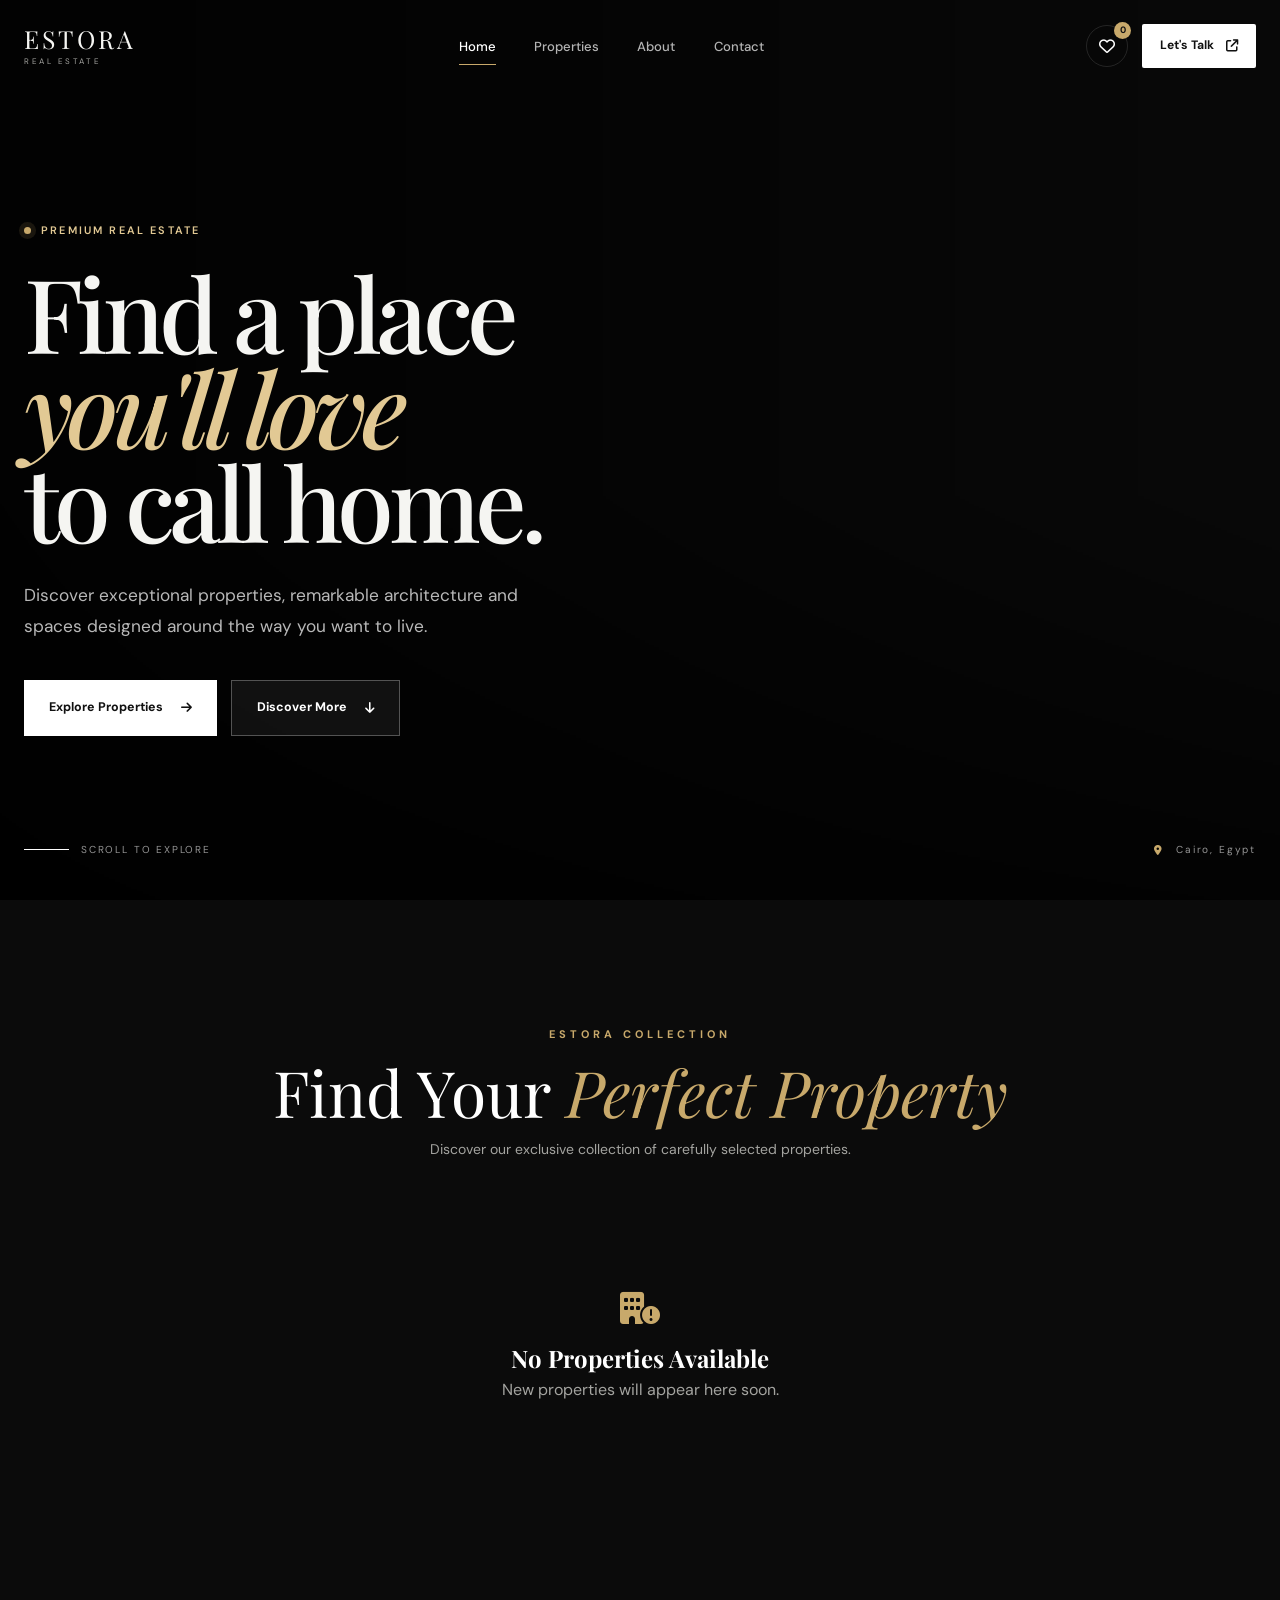
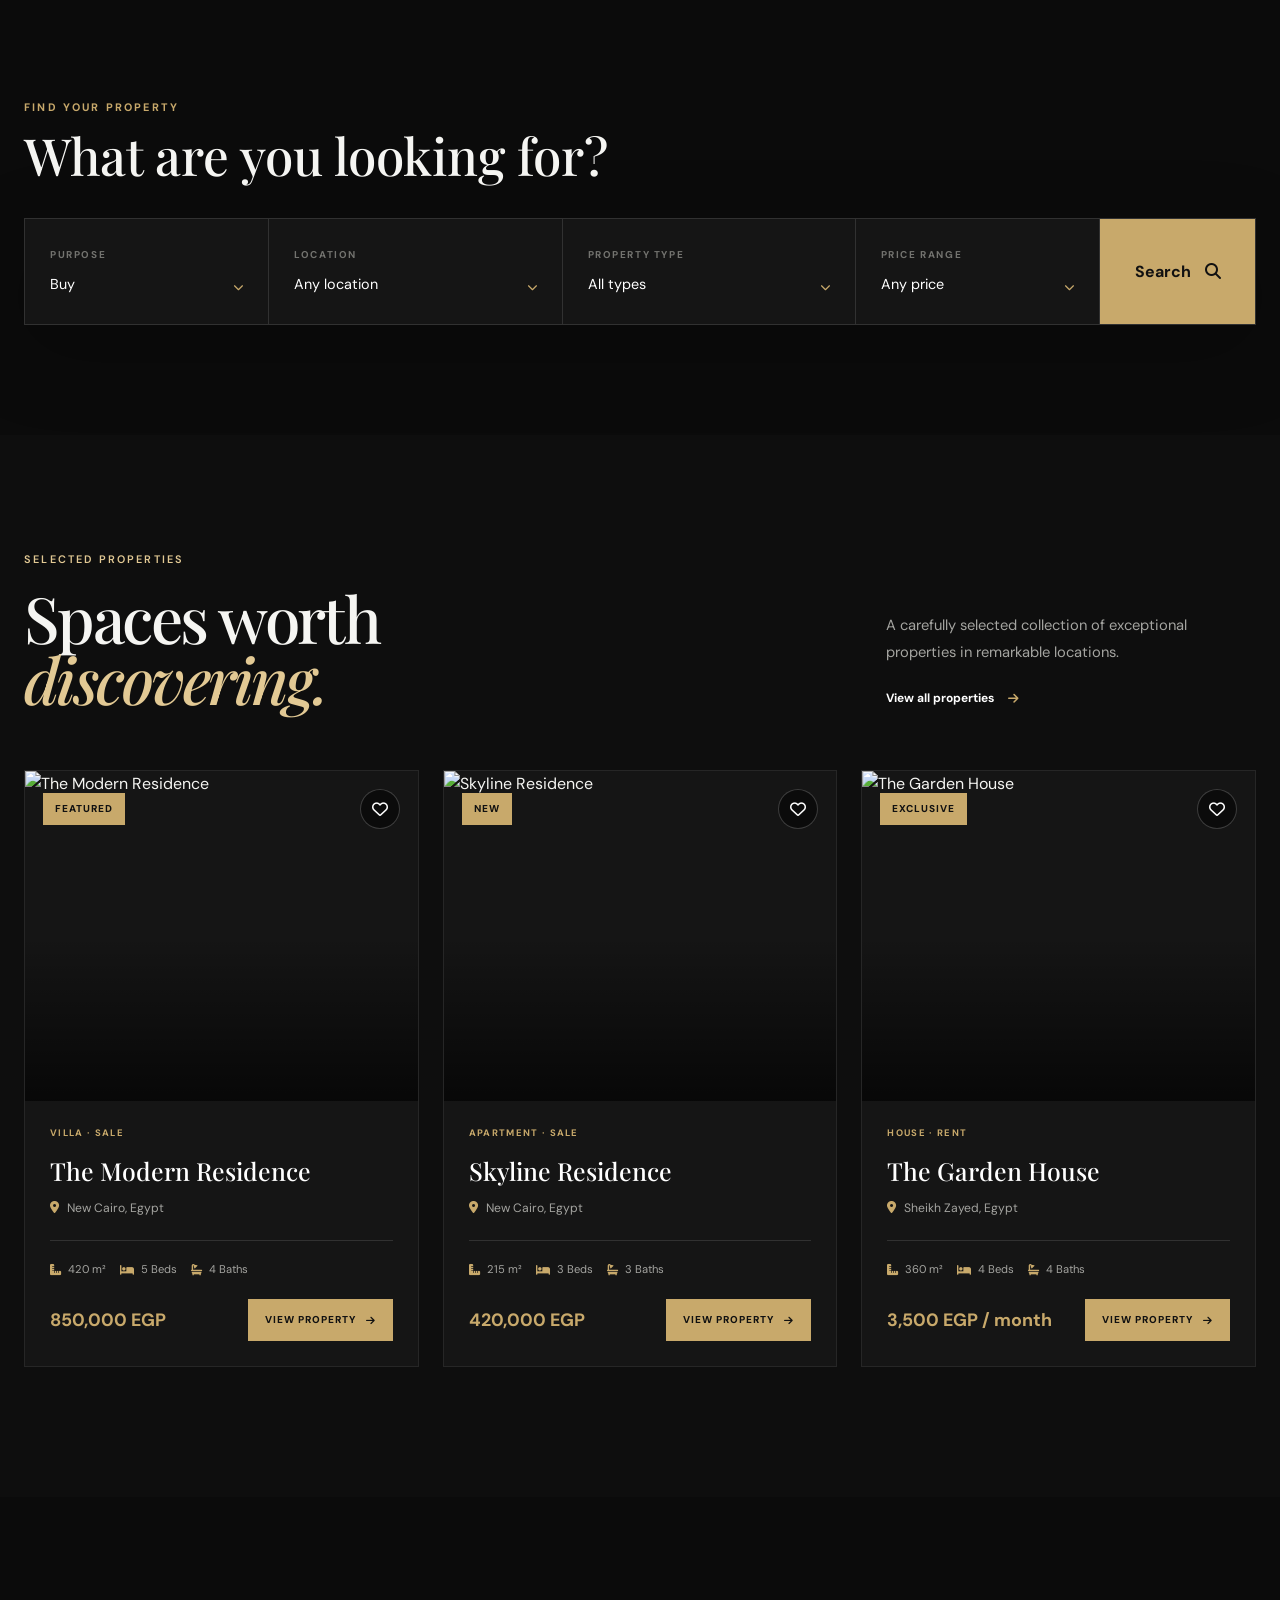
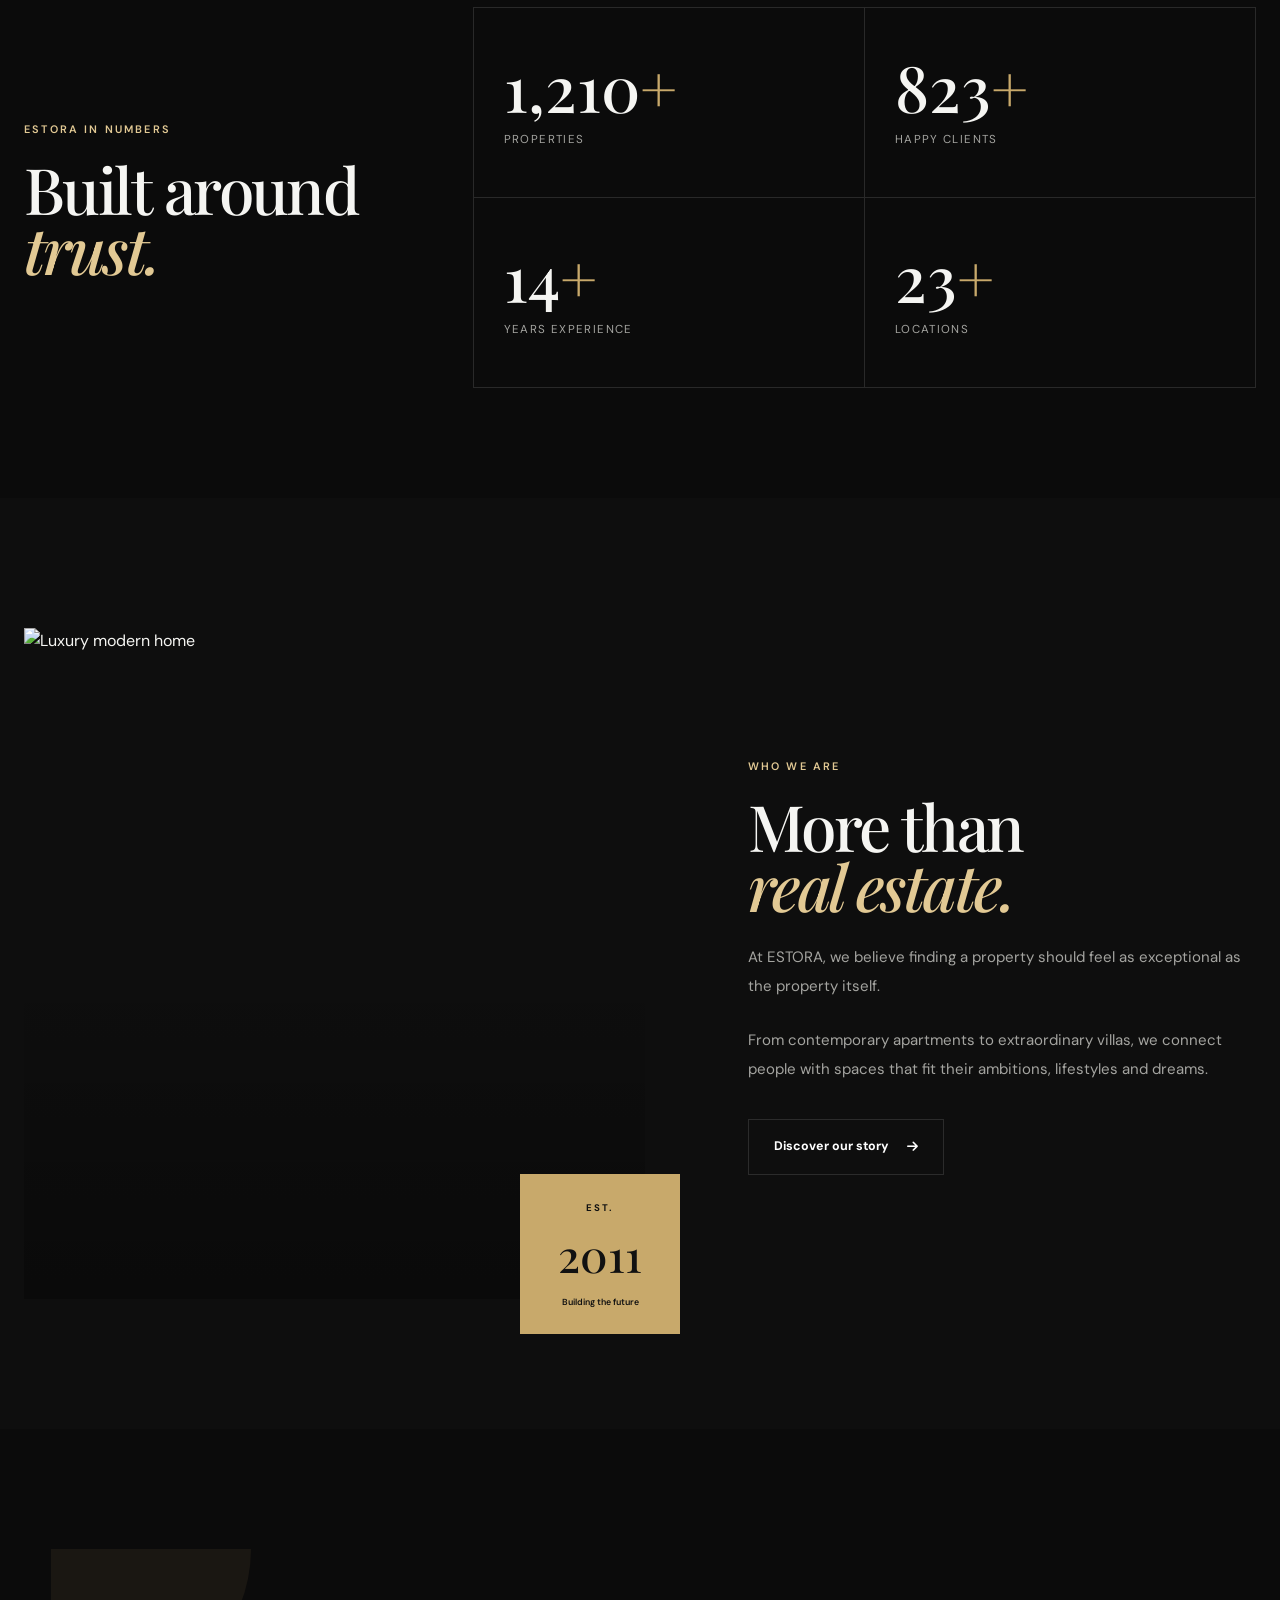
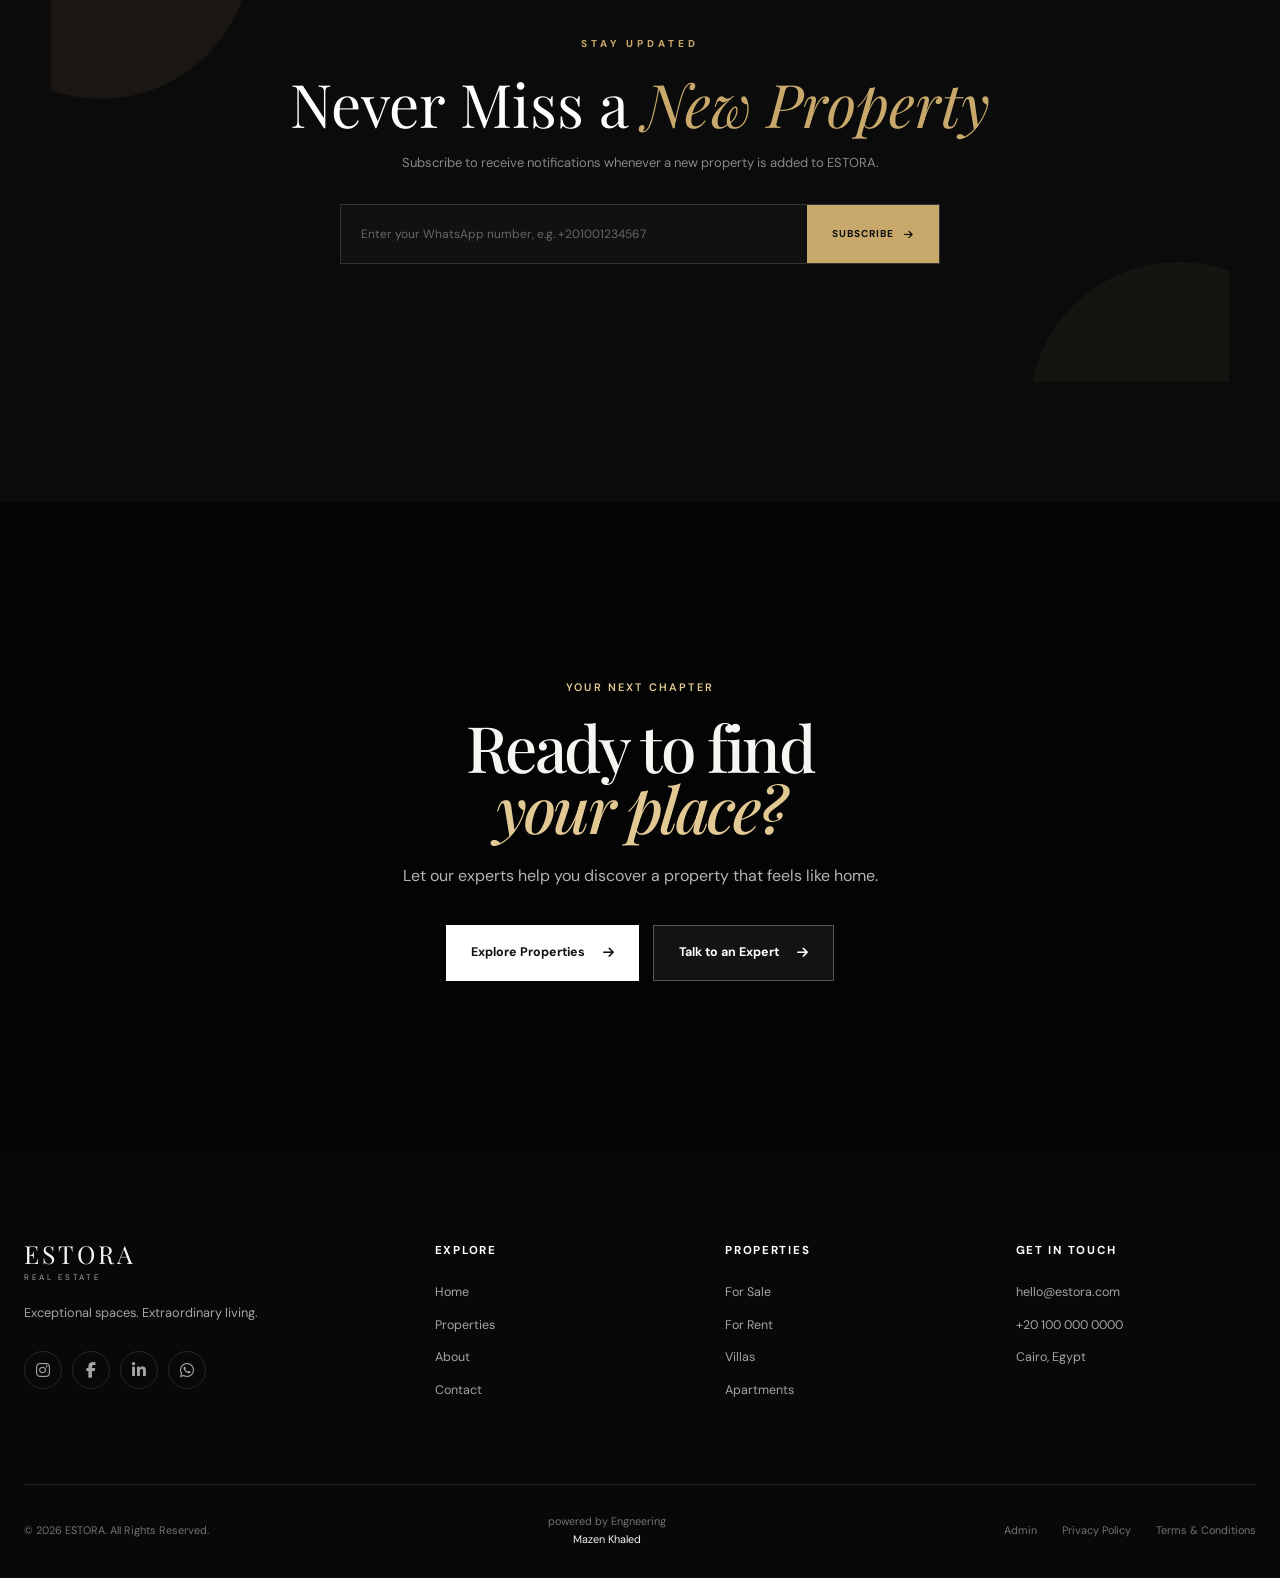
==== commit 7102cef9: "ESTORAA" ====
--- a/index.html
+++ b/index.html
@@ -12,6 +12,7 @@
     <link href="https://fonts.googleapis.com/css2?family=DM+Sans:wght@400;500;600;700&family=Playfair+Display:wght@500;600;700&display=swap" rel="stylesheet">
     <link rel="stylesheet" href="https://cdnjs.cloudflare.com/ajax/libs/font-awesome/6.5.2/css/all.min.css">
     <link rel="stylesheet" href="style.css">
+    <link rel="shortcut icon" href="ICON.png" type="image/x-icon">
 </head>
 
 <body>
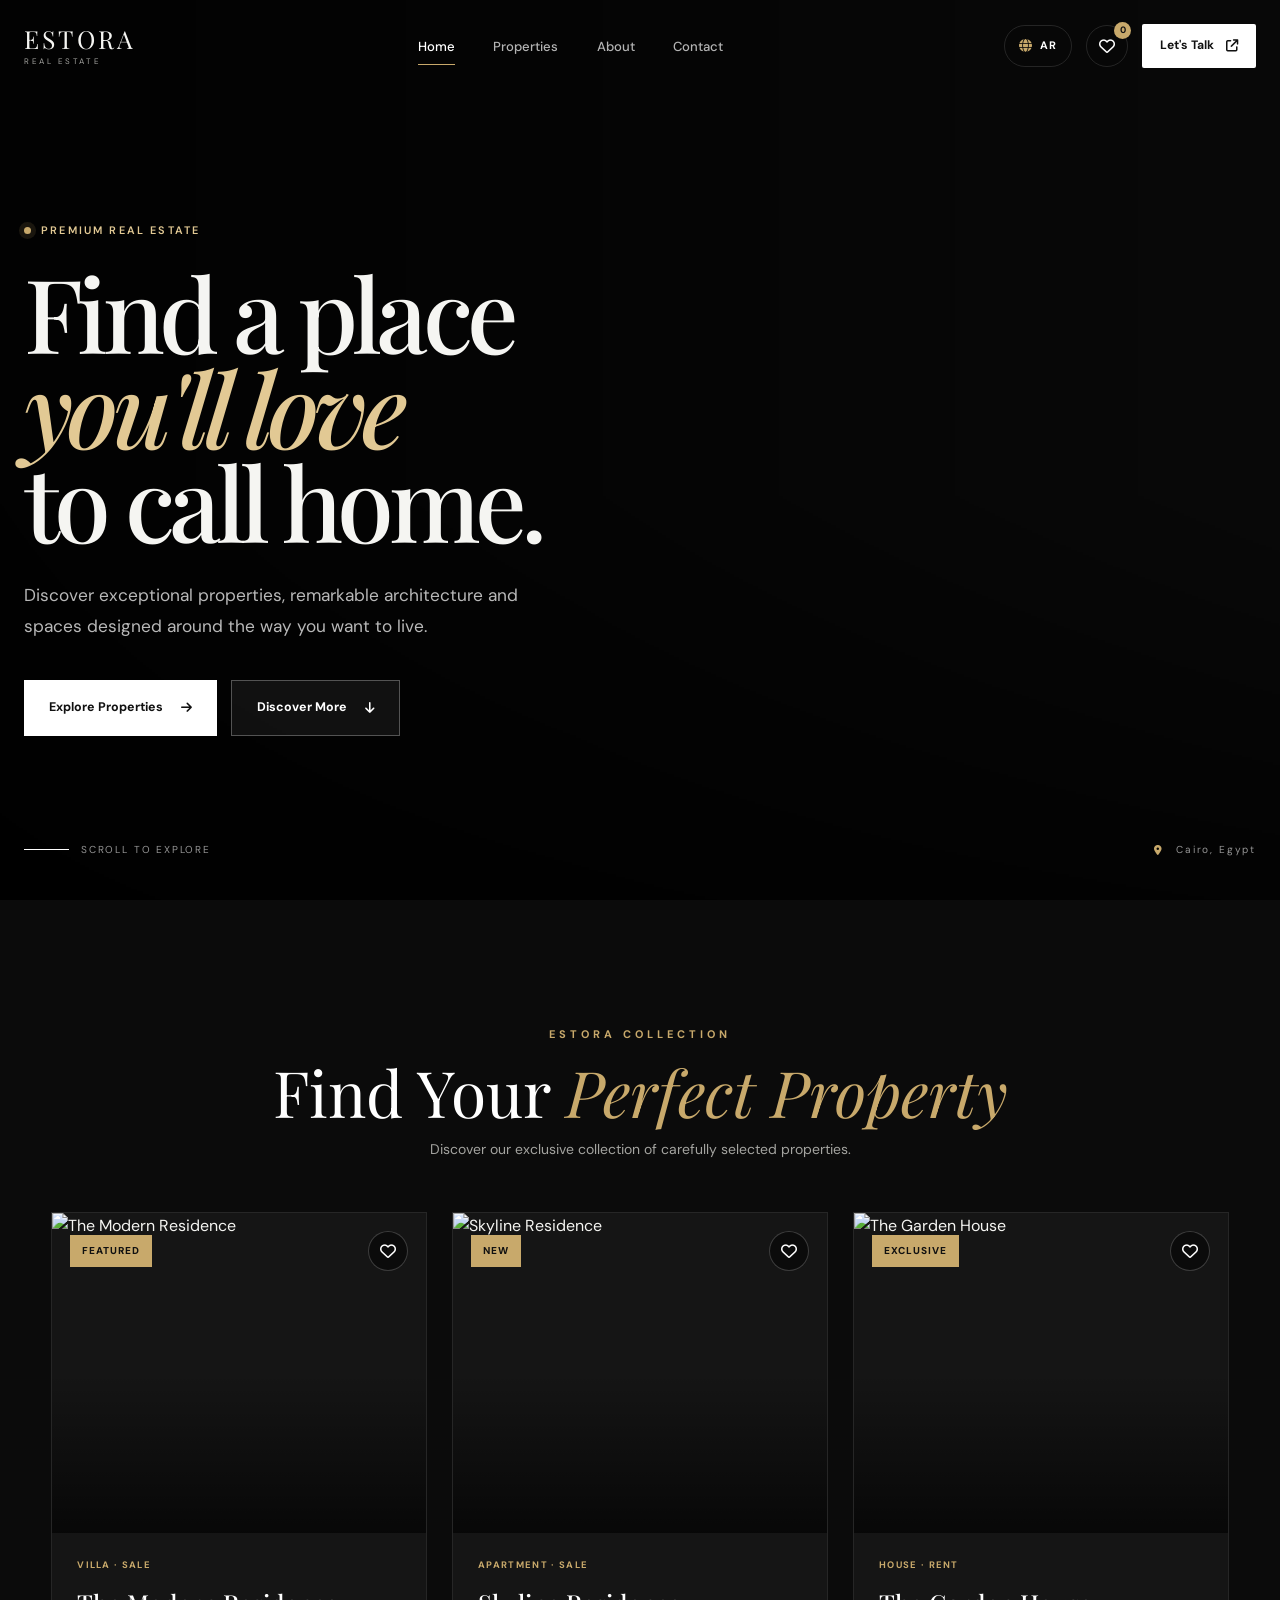
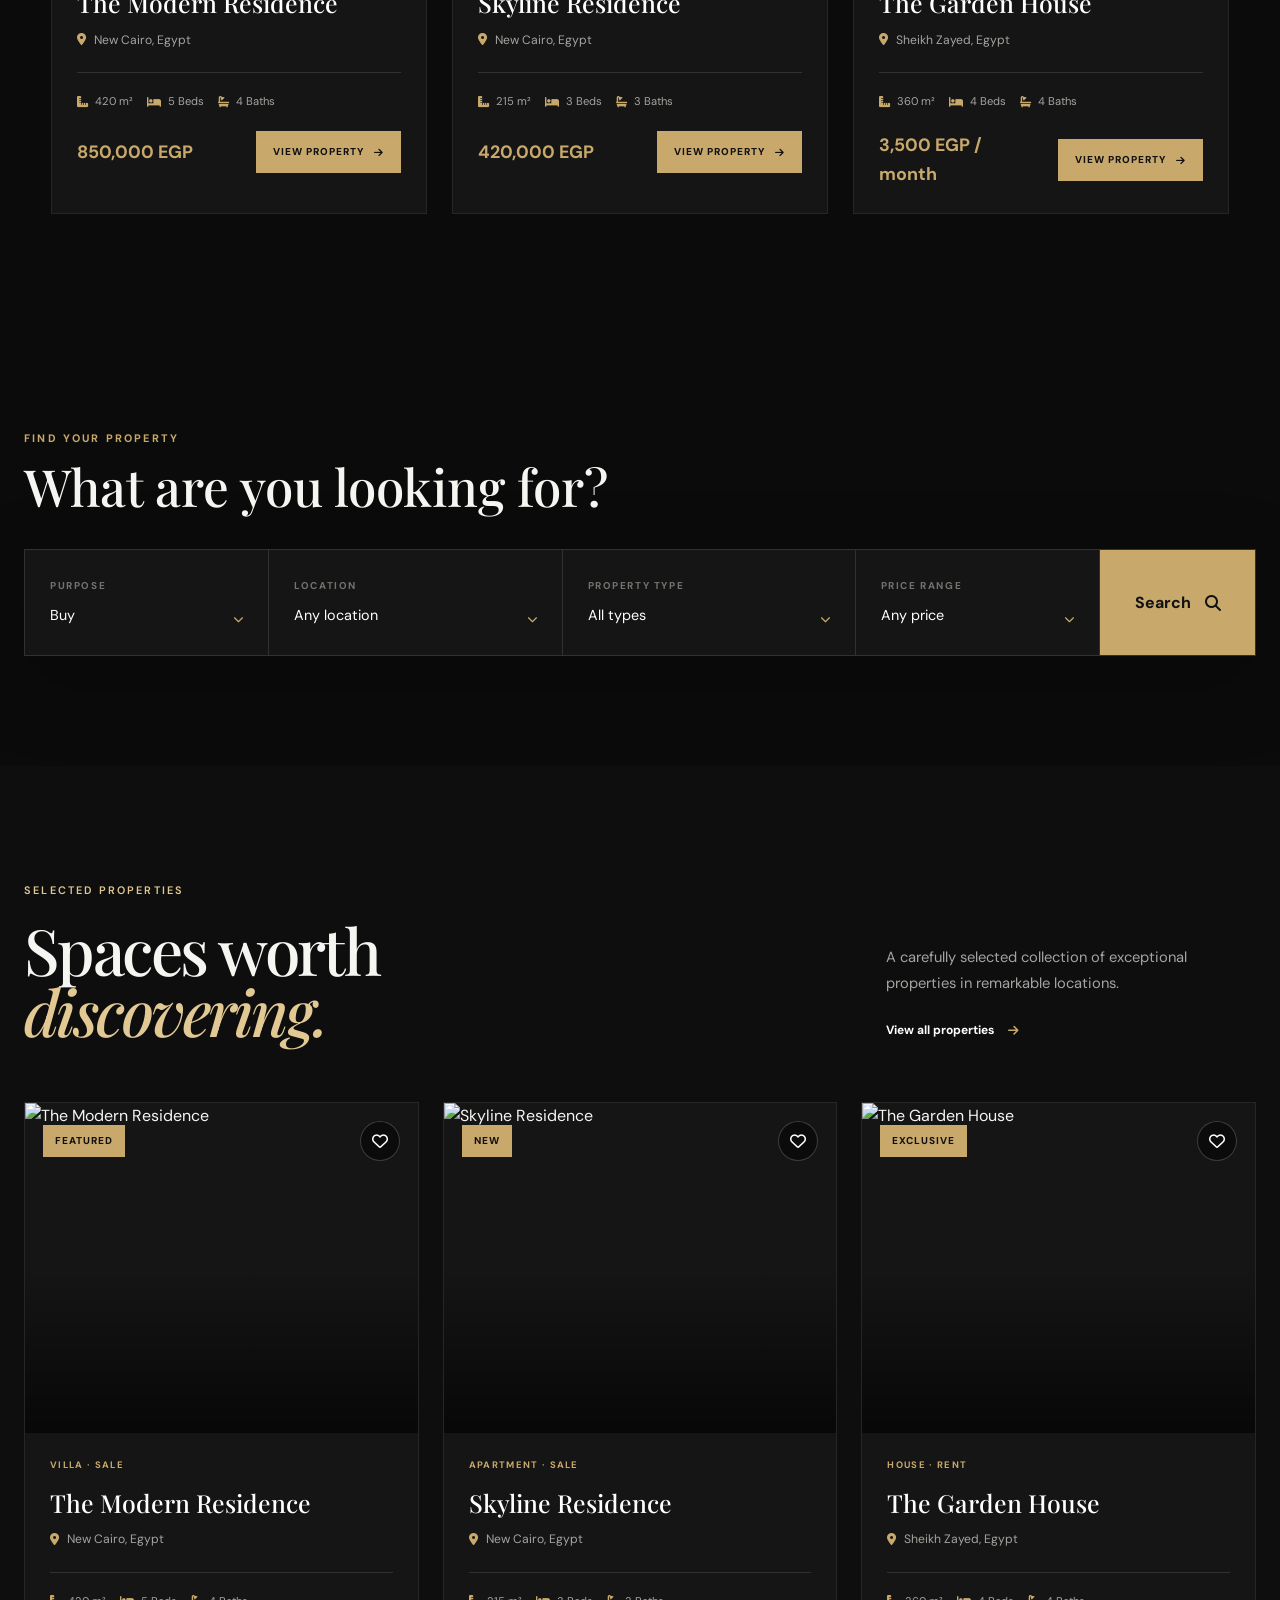
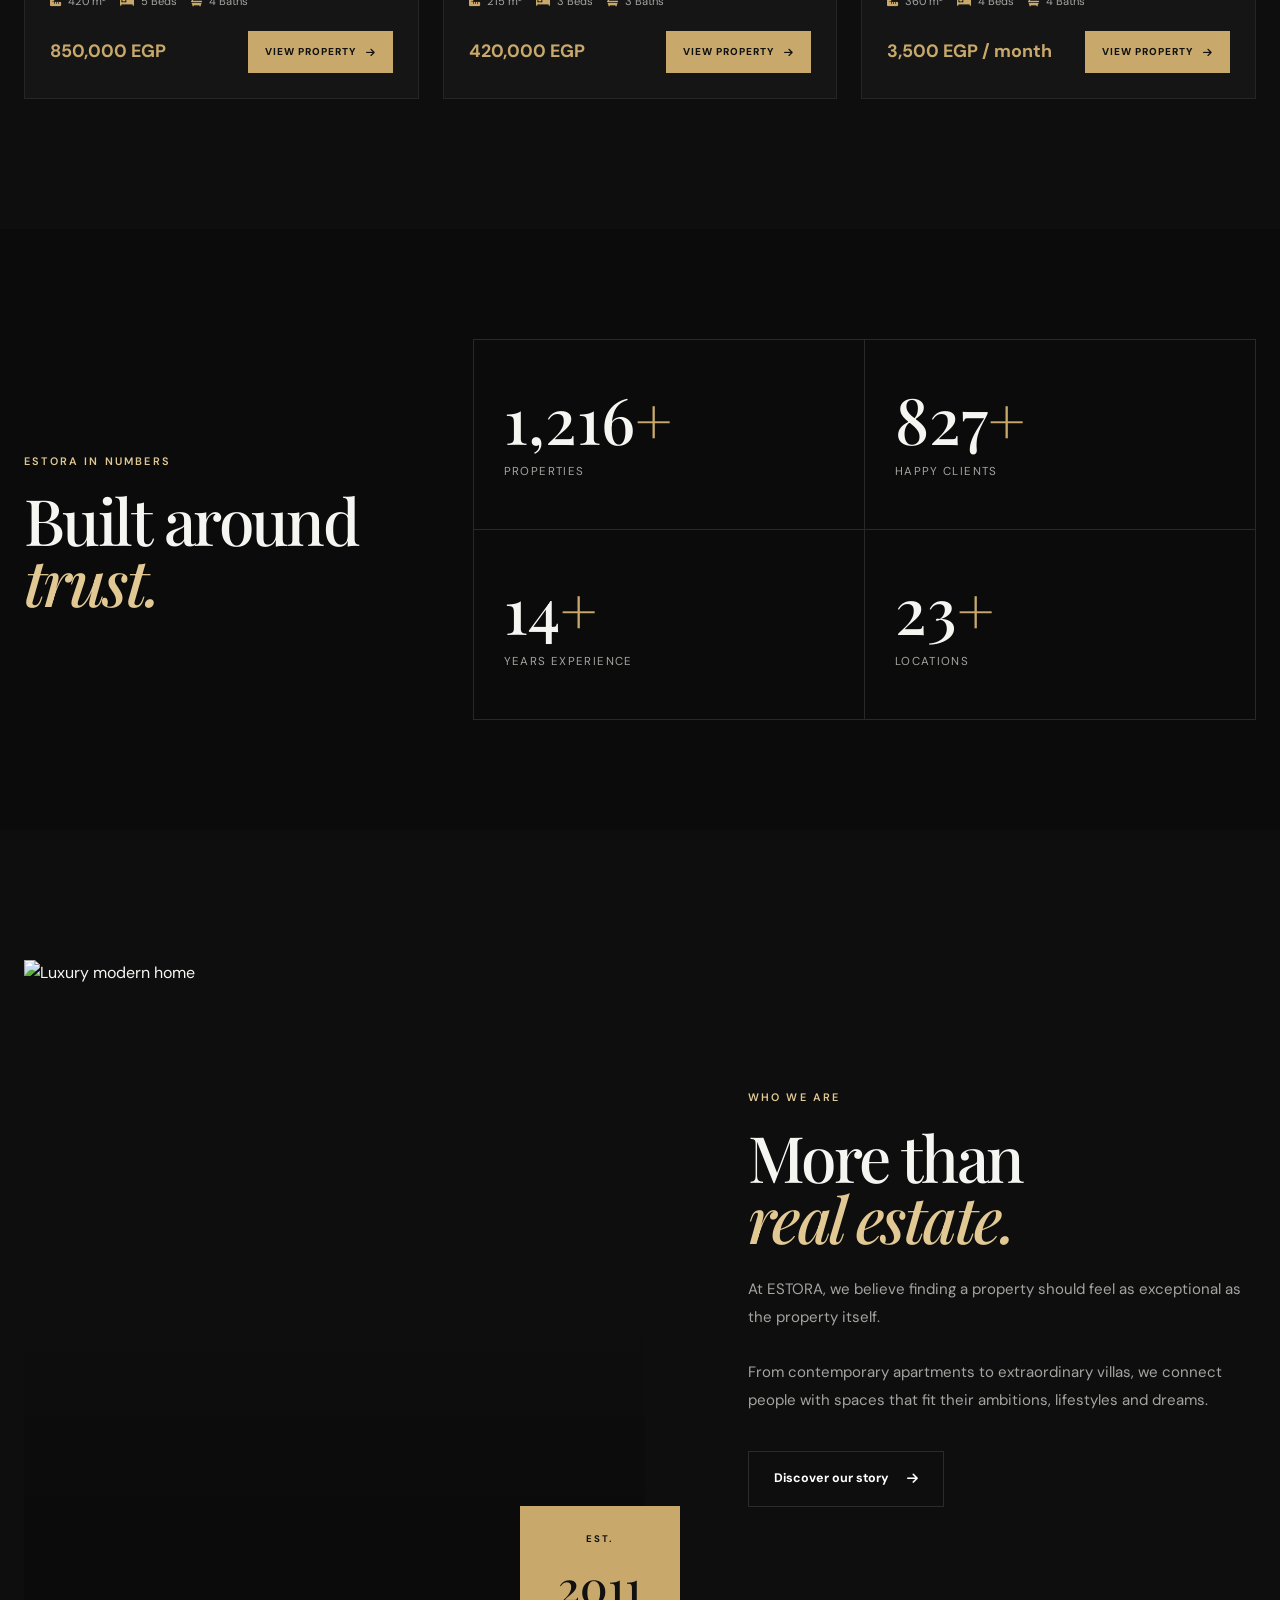
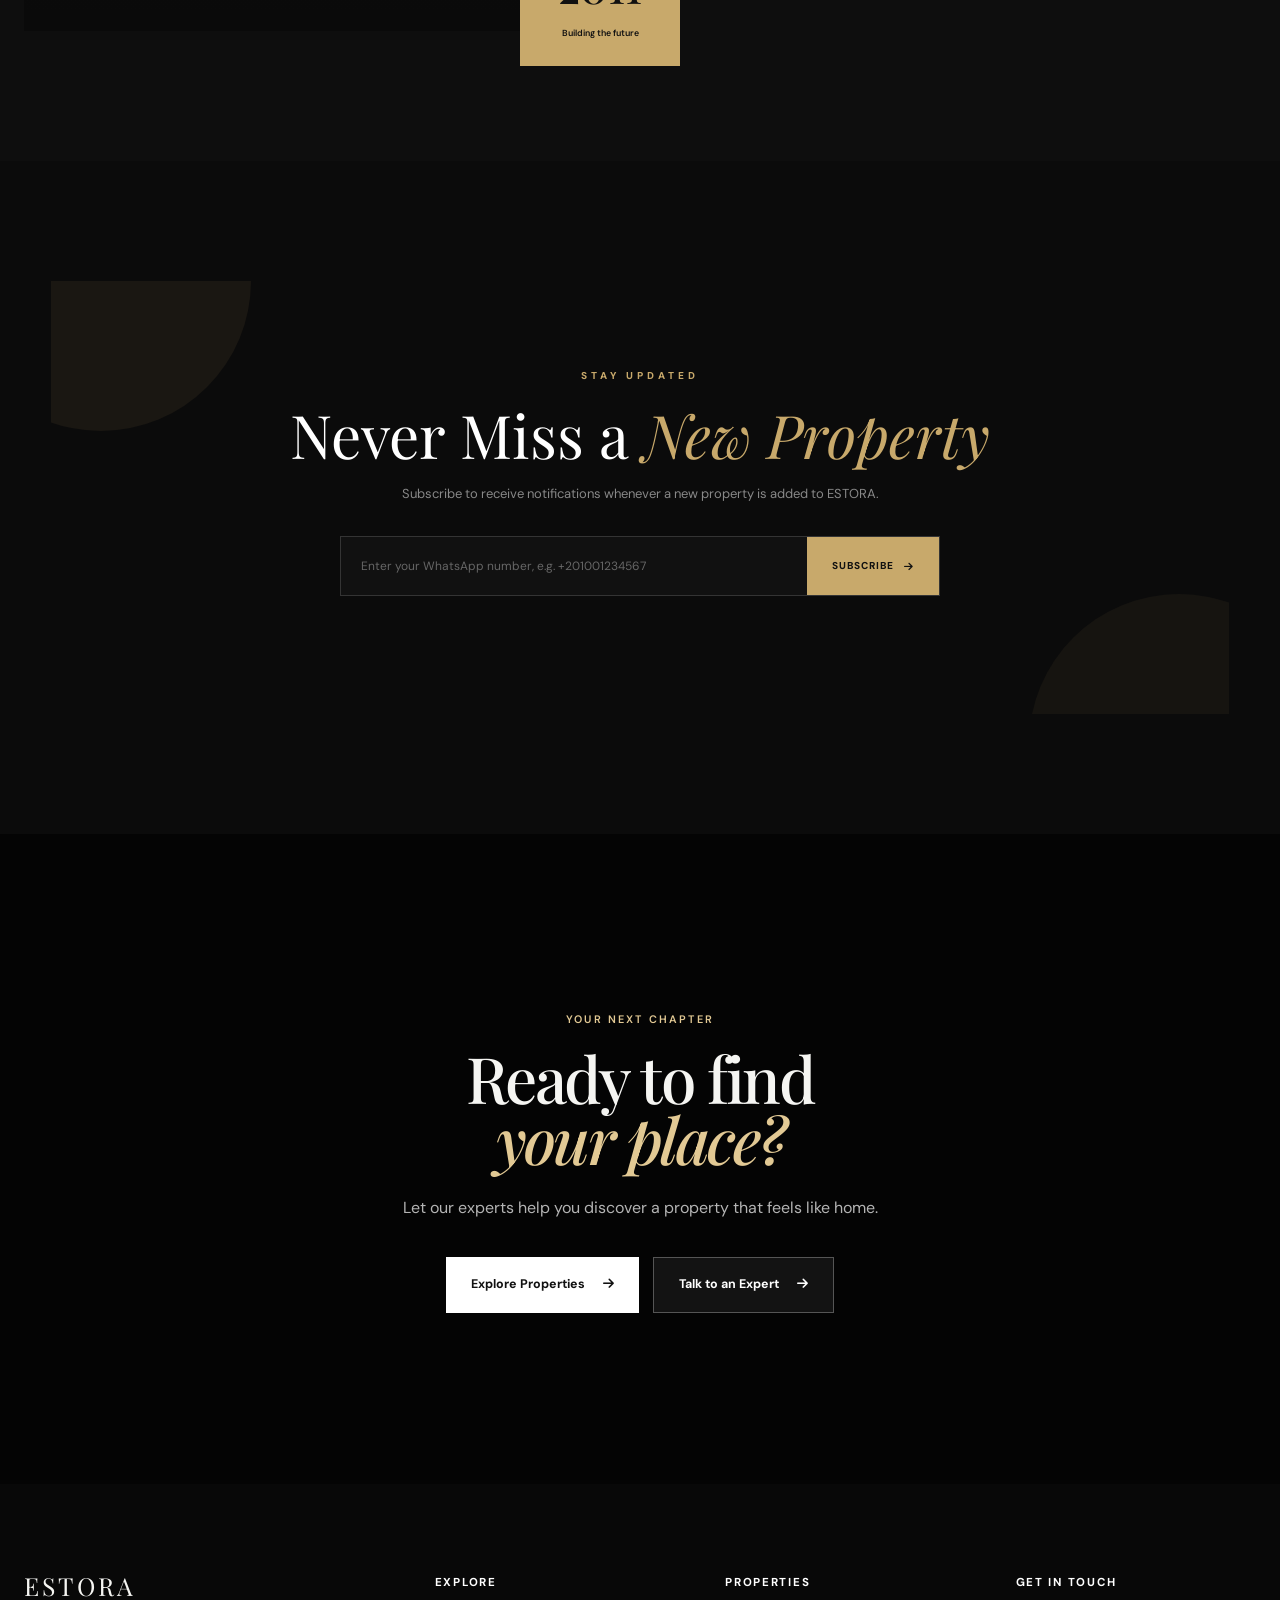
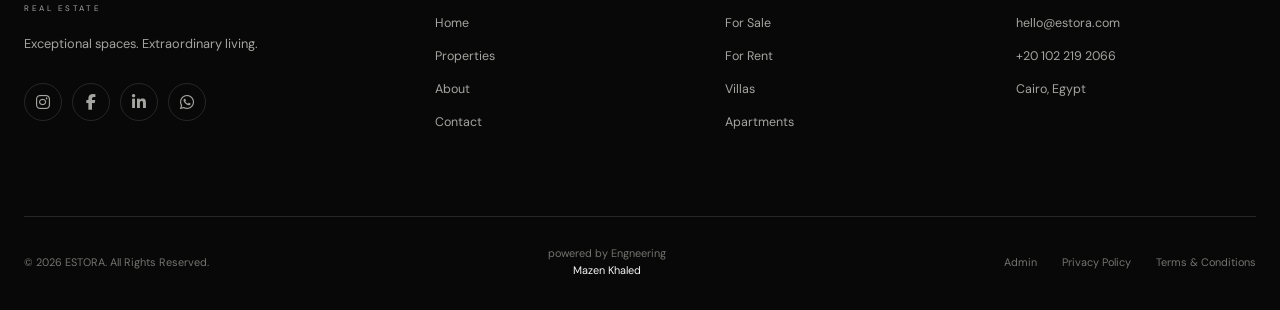
==== commit beae1f86: "ESTORA" ====
--- a/index.html
+++ b/index.html
@@ -12,7 +12,6 @@
     <link href="https://fonts.googleapis.com/css2?family=DM+Sans:wght@400;500;600;700&family=Playfair+Display:wght@500;600;700&display=swap" rel="stylesheet">
     <link rel="stylesheet" href="https://cdnjs.cloudflare.com/ajax/libs/font-awesome/6.5.2/css/all.min.css">
     <link rel="stylesheet" href="style.css">
-    <link rel="shortcut icon" href="ICON.png" type="image/x-icon">
 </head>
 
 <body>
@@ -39,6 +38,10 @@
             </nav>
 
             <div class="nav-actions">
+                <button class="lang-toggle" id="langToggle" type="button" data-no-translate aria-label="Change language" title="English / العربية">
+                    <i class="fa-solid fa-globe"></i>
+                    <span id="langLabel">AR</span>
+                </button>
                 <button class="favorites-button" id="favoritesButton" aria-label="Favorites">
                     <i class="fa-regular fa-heart"></i>
                     <span id="favoritesCount">0</span>
@@ -306,7 +309,7 @@
                         <a href="#" aria-label="Instagram"><i class="fa-brands fa-instagram"></i></a>
                         <a href="#" aria-label="Facebook"><i class="fa-brands fa-facebook-f"></i></a>
                         <a href="#" aria-label="LinkedIn"><i class="fa-brands fa-linkedin-in"></i></a>
-                        <a href="#" aria-label="WhatsApp"><i class="fa-brands fa-whatsapp"></i></a>
+                        <a href="#" id="companyWhatsApp" target="_blank" rel="noopener" aria-label="WhatsApp"><i class="fa-brands fa-whatsapp"></i></a>
                     </div>
                 </div>
 
@@ -329,7 +332,7 @@
                 <div class="footer-column footer-contact">
                     <h3>Get in touch</h3>
                     <a href="mailto:hello@estora.com">hello@estora.com</a>
-                    <a href="tel:+201000000000">+20 100 000 0000</a>
+                    <a href="tel:+201022192066">+20 102 219 2066</a>
                     <span>Cairo, Egypt</span>
                 </div>
             </div>
@@ -350,7 +353,10 @@
         <i class="fa-solid fa-arrow-up"></i>
     </button>
 
+    <script src="estora-config.js"></script>
+    <script src="estora-data.js"></script>
     <script src="main.js"></script>
     <script src="properties.js"></script>
+    <script src="i18n.js"></script>
 </body>
 </html>
--- a/style.css
+++ b/style.css
@@ -1084,4 +1084,112 @@
     display: flex;
     justify-content: center;
     align-items: center;
+}
+
+/* =========================================================
+   LANGUAGE SWITCHER  (EN / AR)
+========================================================= */
+
+.lang-toggle{
+    display:flex;
+    align-items:center;
+    gap:7px;
+    height:42px;
+    padding:0 14px;
+    color:#fff;
+    background:transparent;
+    border:1px solid var(--border);
+    border-radius:999px;
+    cursor:pointer;
+    font-family:inherit;
+    font-size:.68rem;
+    font-weight:700;
+    letter-spacing:.08em;
+    transition:transform var(--transition),border-color var(--transition),color var(--transition);
+}
+
+.lang-toggle:hover{
+    transform:translateY(-2px);
+    color:var(--accent);
+    border-color:var(--accent);
+}
+
+.lang-toggle i{
+    font-size:.8rem;
+    color:var(--accent);
+}
+
+@media (max-width:560px){
+    .lang-toggle{
+        height:38px;
+        padding:0 11px;
+        font-size:.62rem;
+    }
+}
+
+
+/* =========================================================
+   ARABIC / RTL
+========================================================= */
+
+body.estora-rtl{
+    font-family:"DM Sans","Cairo","Tajawal",sans-serif;
+    letter-spacing:0;
+}
+
+body.estora-rtl .nav-container,
+body.estora-rtl .footer-main,
+body.estora-rtl .footer-bottom,
+body.estora-rtl .section-heading,
+body.estora-rtl .hero-bottom,
+body.estora-rtl .properties-page-heading,
+body.estora-rtl .properties-page-bottom,
+body.estora-rtl .property-bottom{
+    direction:rtl;
+}
+
+body.estora-rtl .hero-content,
+body.estora-rtl .hero-description,
+body.estora-rtl .about-content,
+body.estora-rtl .section-heading,
+body.estora-rtl .properties-heading,
+body.estora-rtl .newsletter-content,
+body.estora-rtl .cta-content{
+    text-align:right;
+}
+
+body.estora-rtl .newsletter-content,
+body.estora-rtl .cta-content{
+    text-align:center;
+}
+
+body.estora-rtl .property-location i,
+body.estora-rtl .properties-page-meta i,
+body.estora-rtl .details-location i{
+    margin-left:5px;
+    margin-right:0;
+}
+
+body.estora-rtl .fa-arrow-right{
+    transform:rotate(180deg);
+}
+
+body.estora-rtl input,
+body.estora-rtl select,
+body.estora-rtl textarea{
+    text-align:right;
+}
+
+body.estora-rtl .back-to-top{
+    left:25px;
+    right:auto;
+}
+
+
+/* Clicking a property photo opens the unit */
+
+.property-image img,
+.property-image .property-no-image,
+.property-overlay{
+    cursor:pointer;
 }
